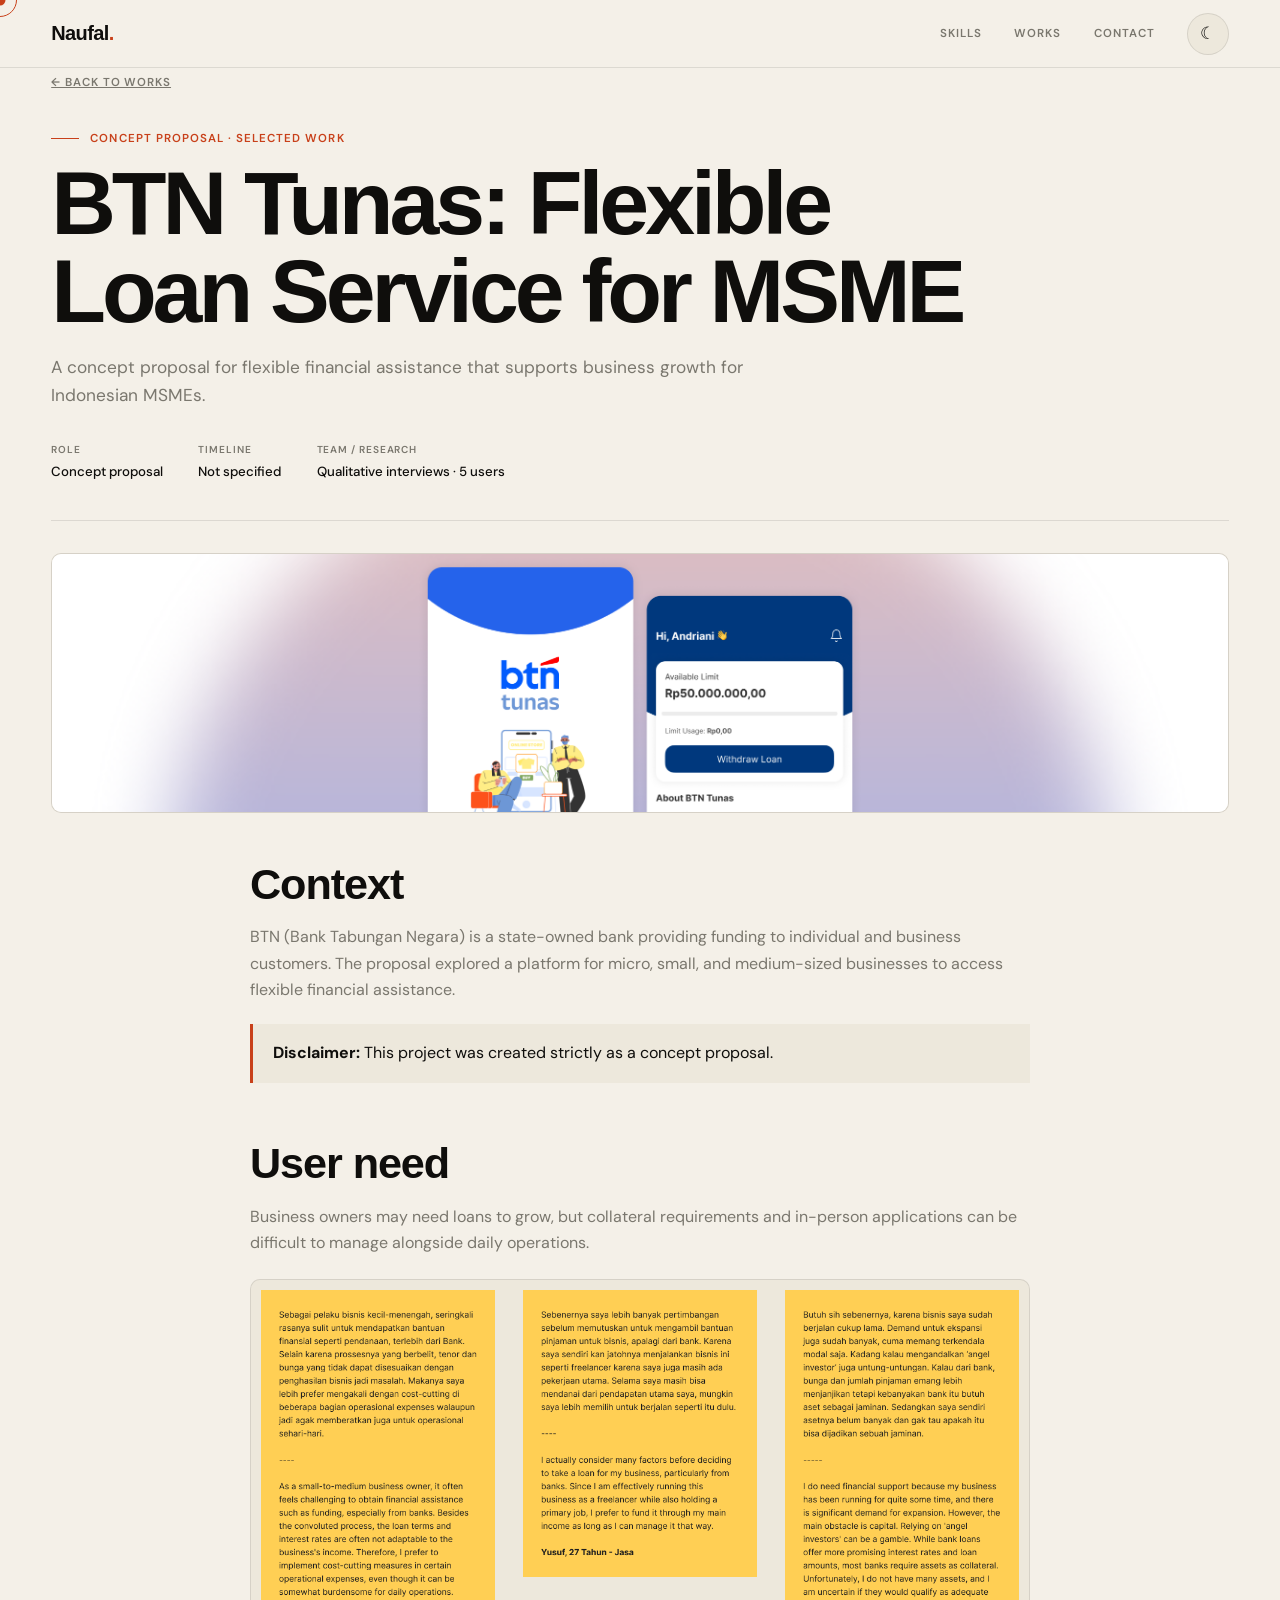
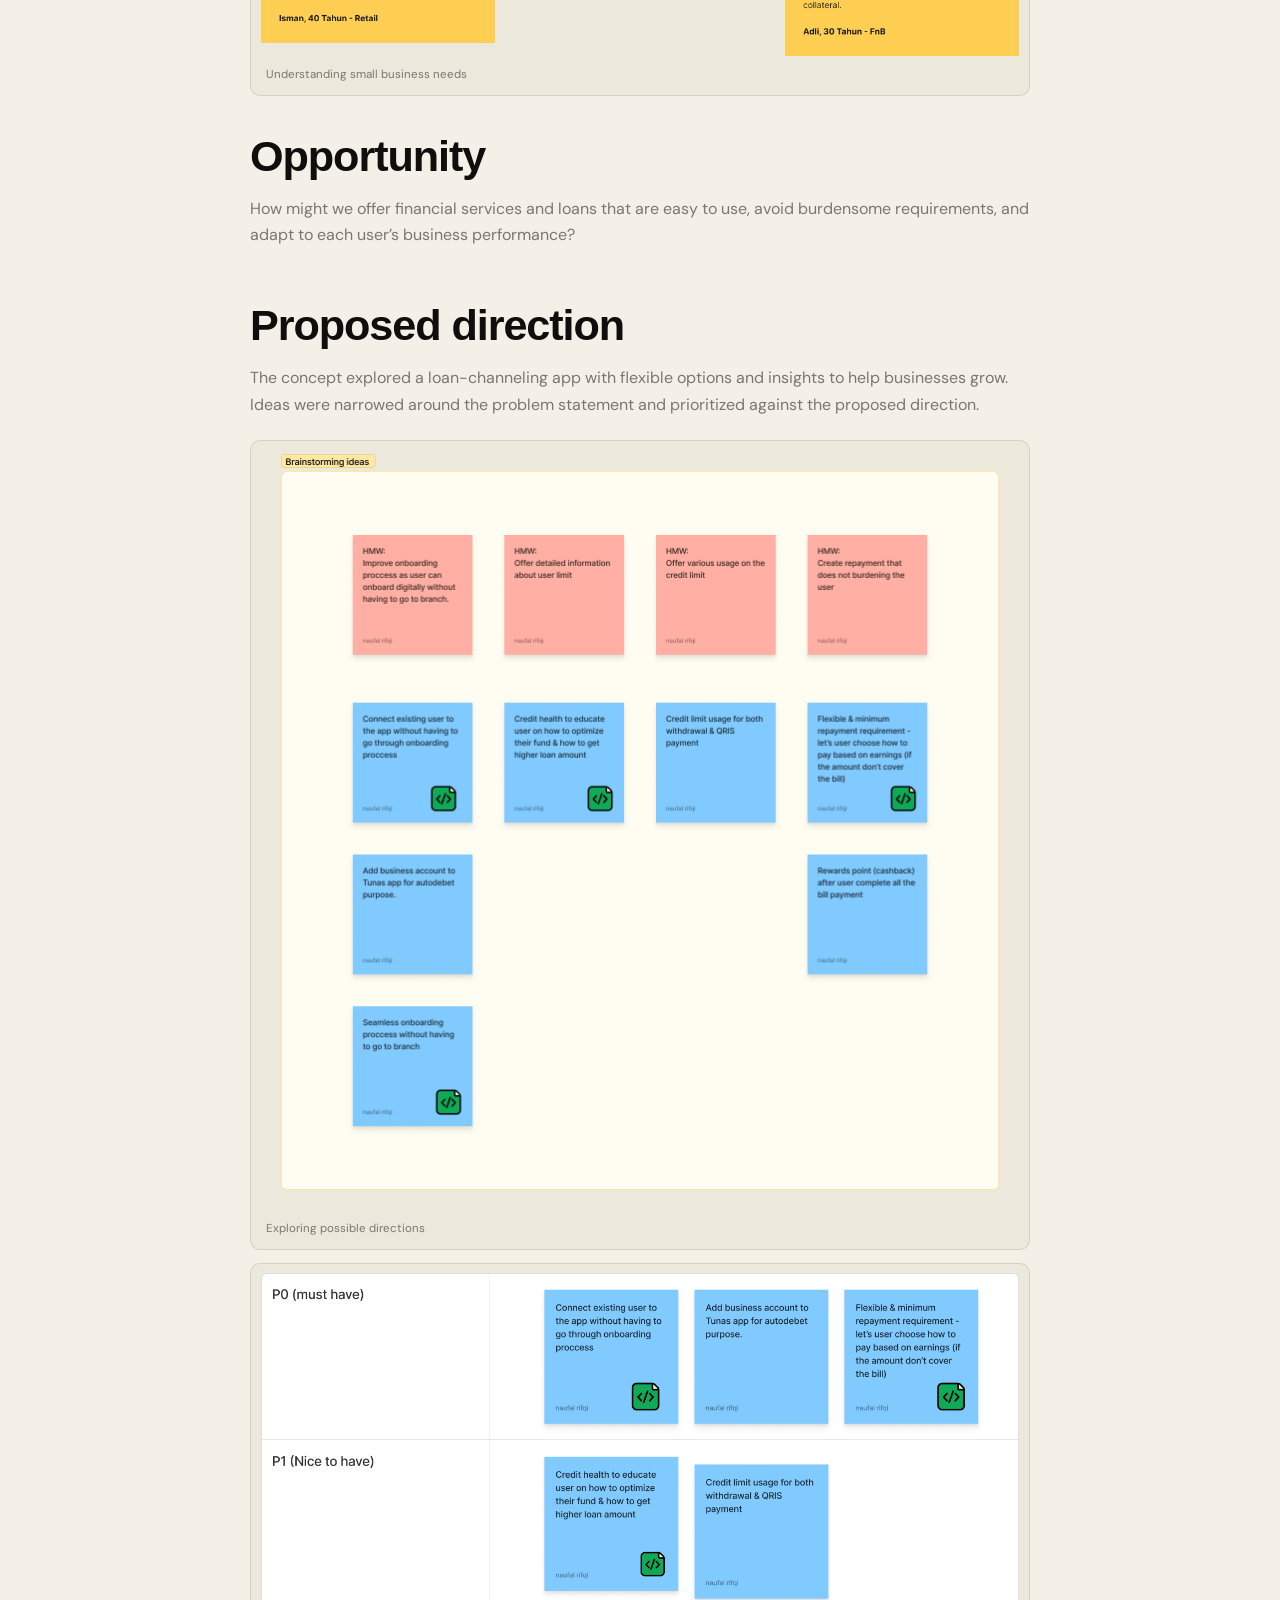
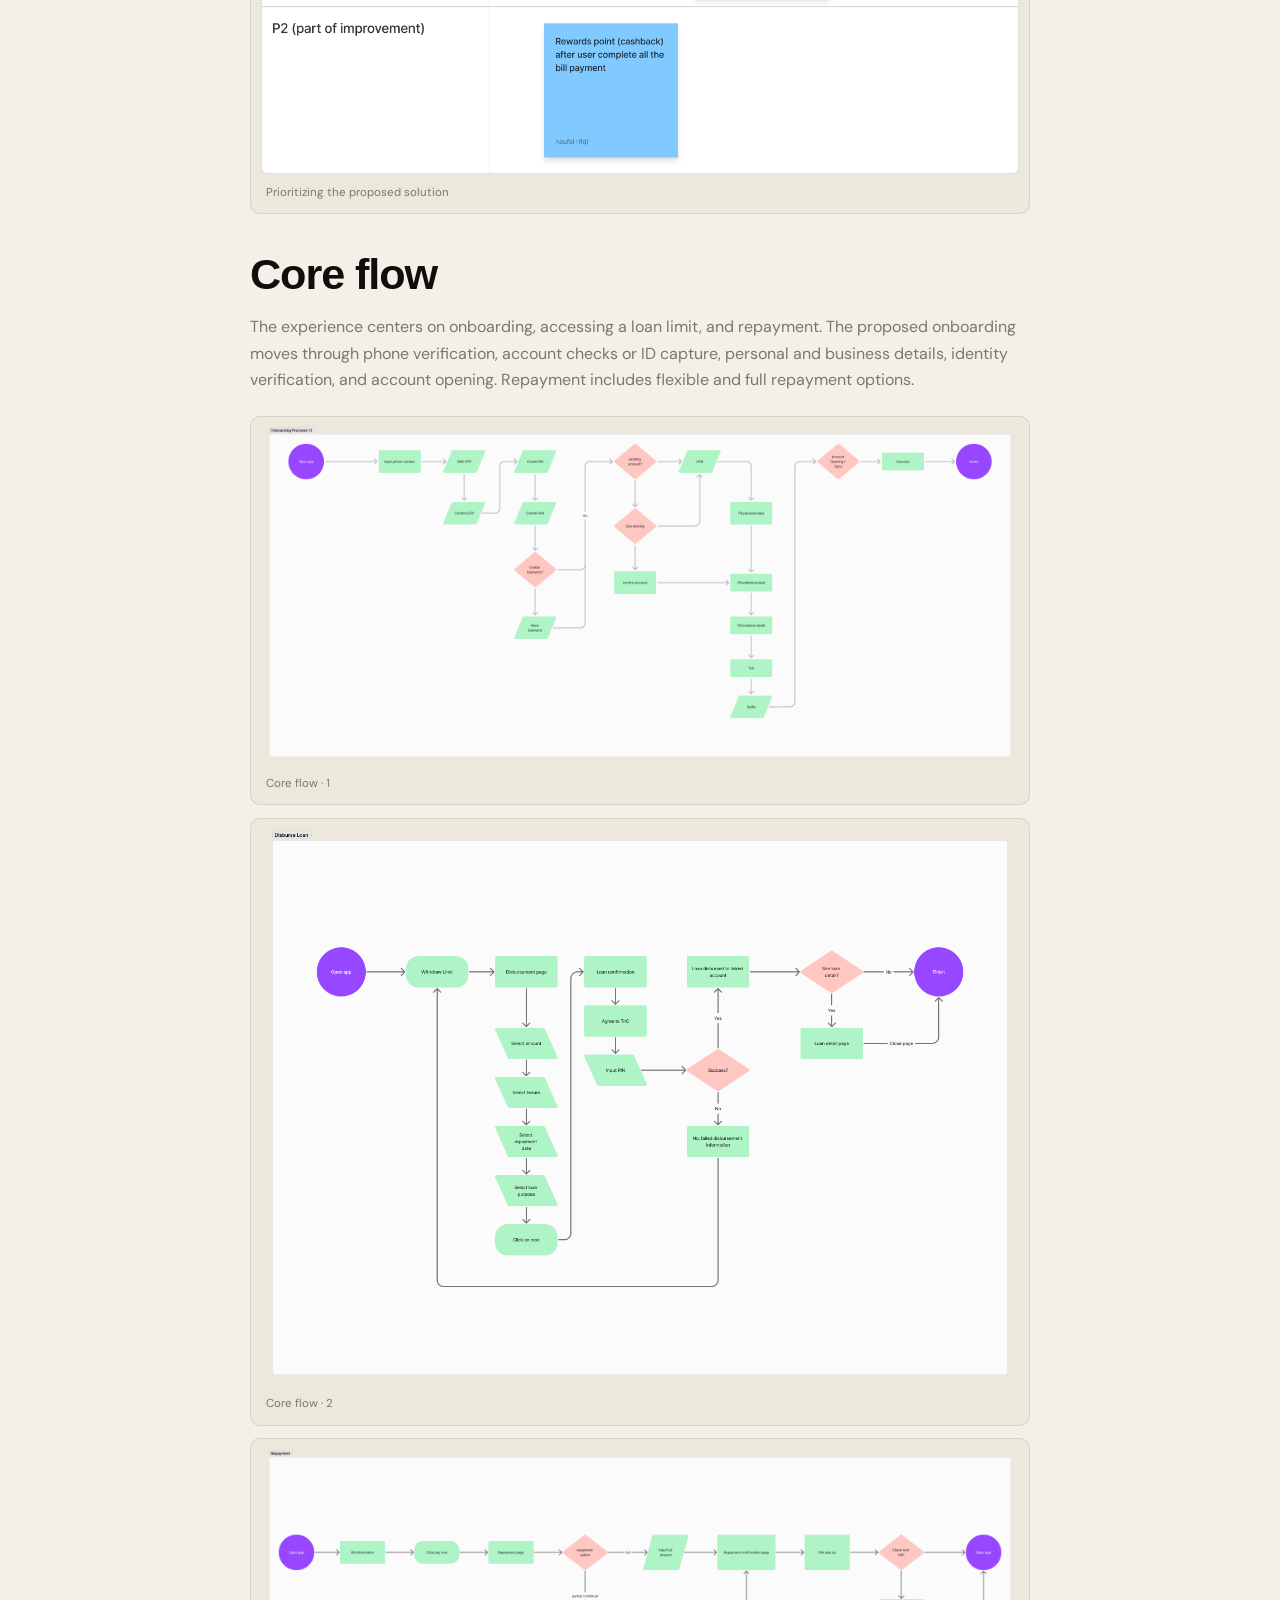
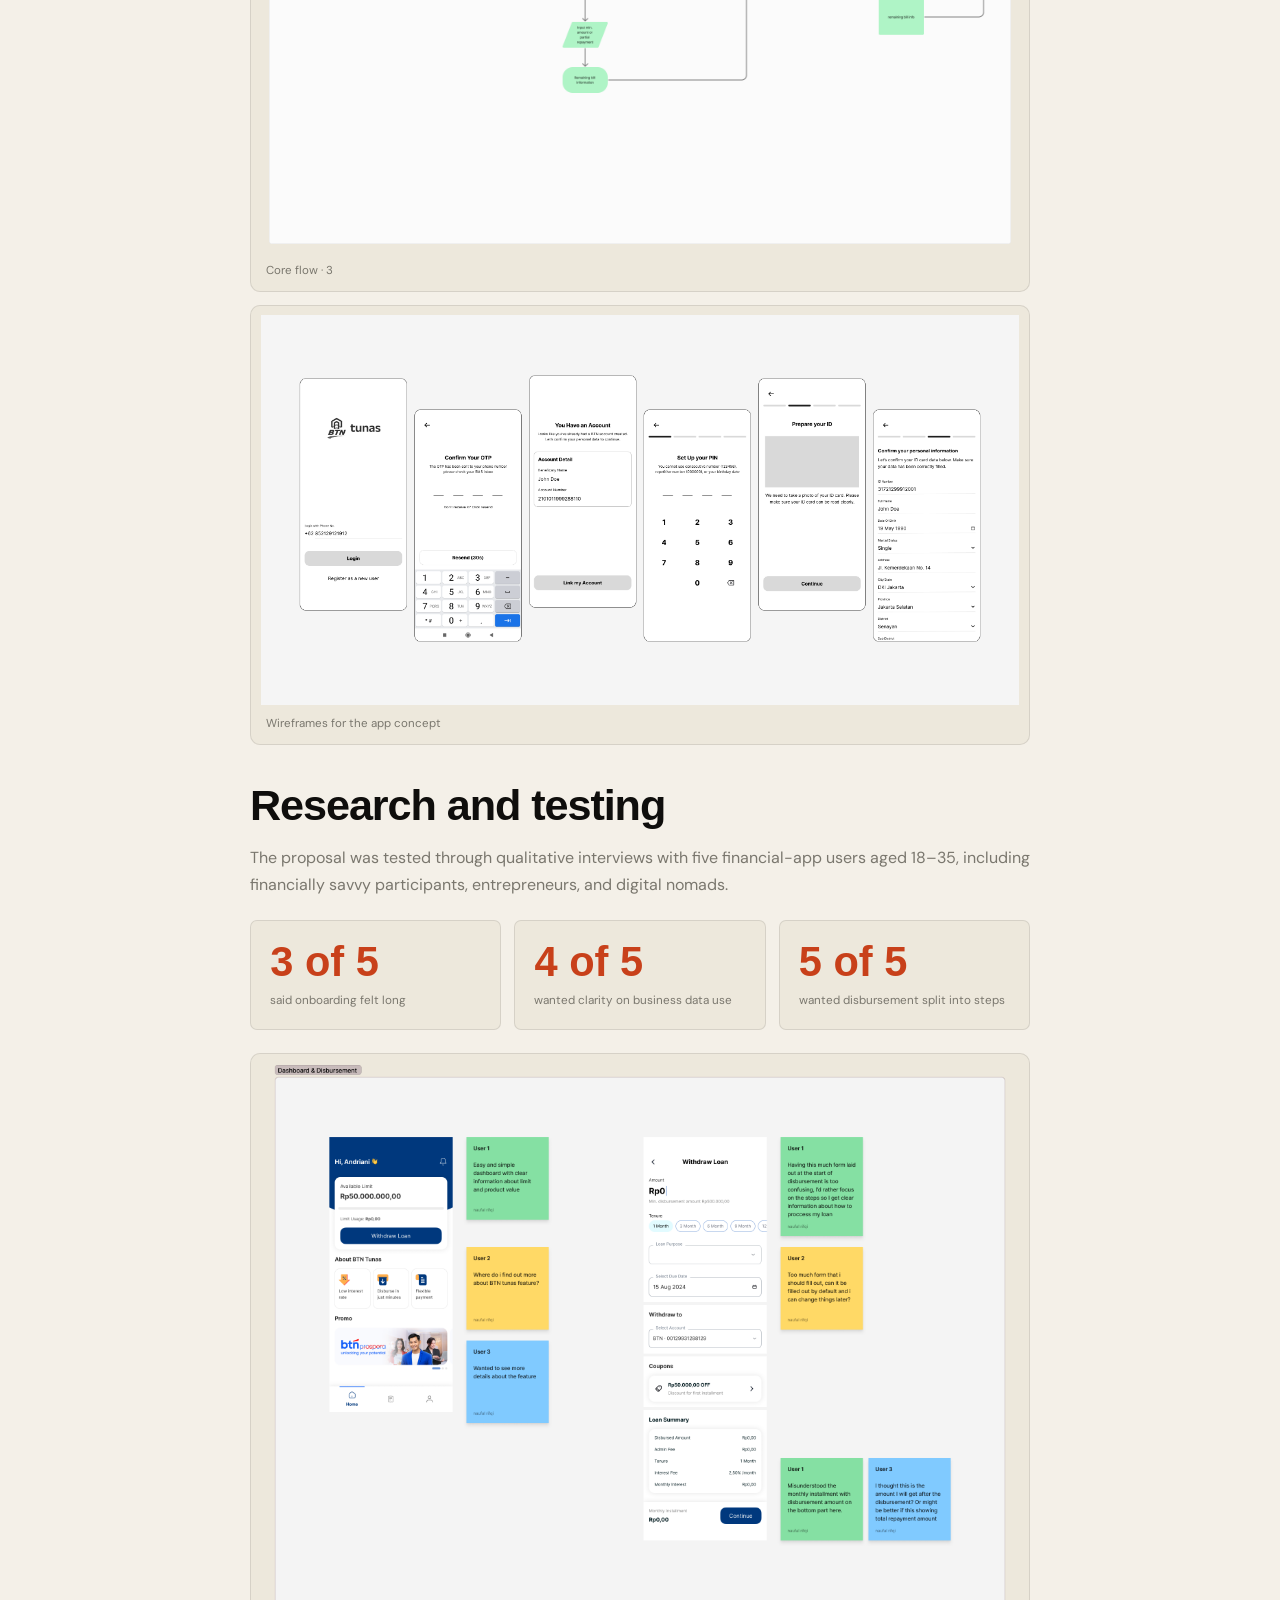
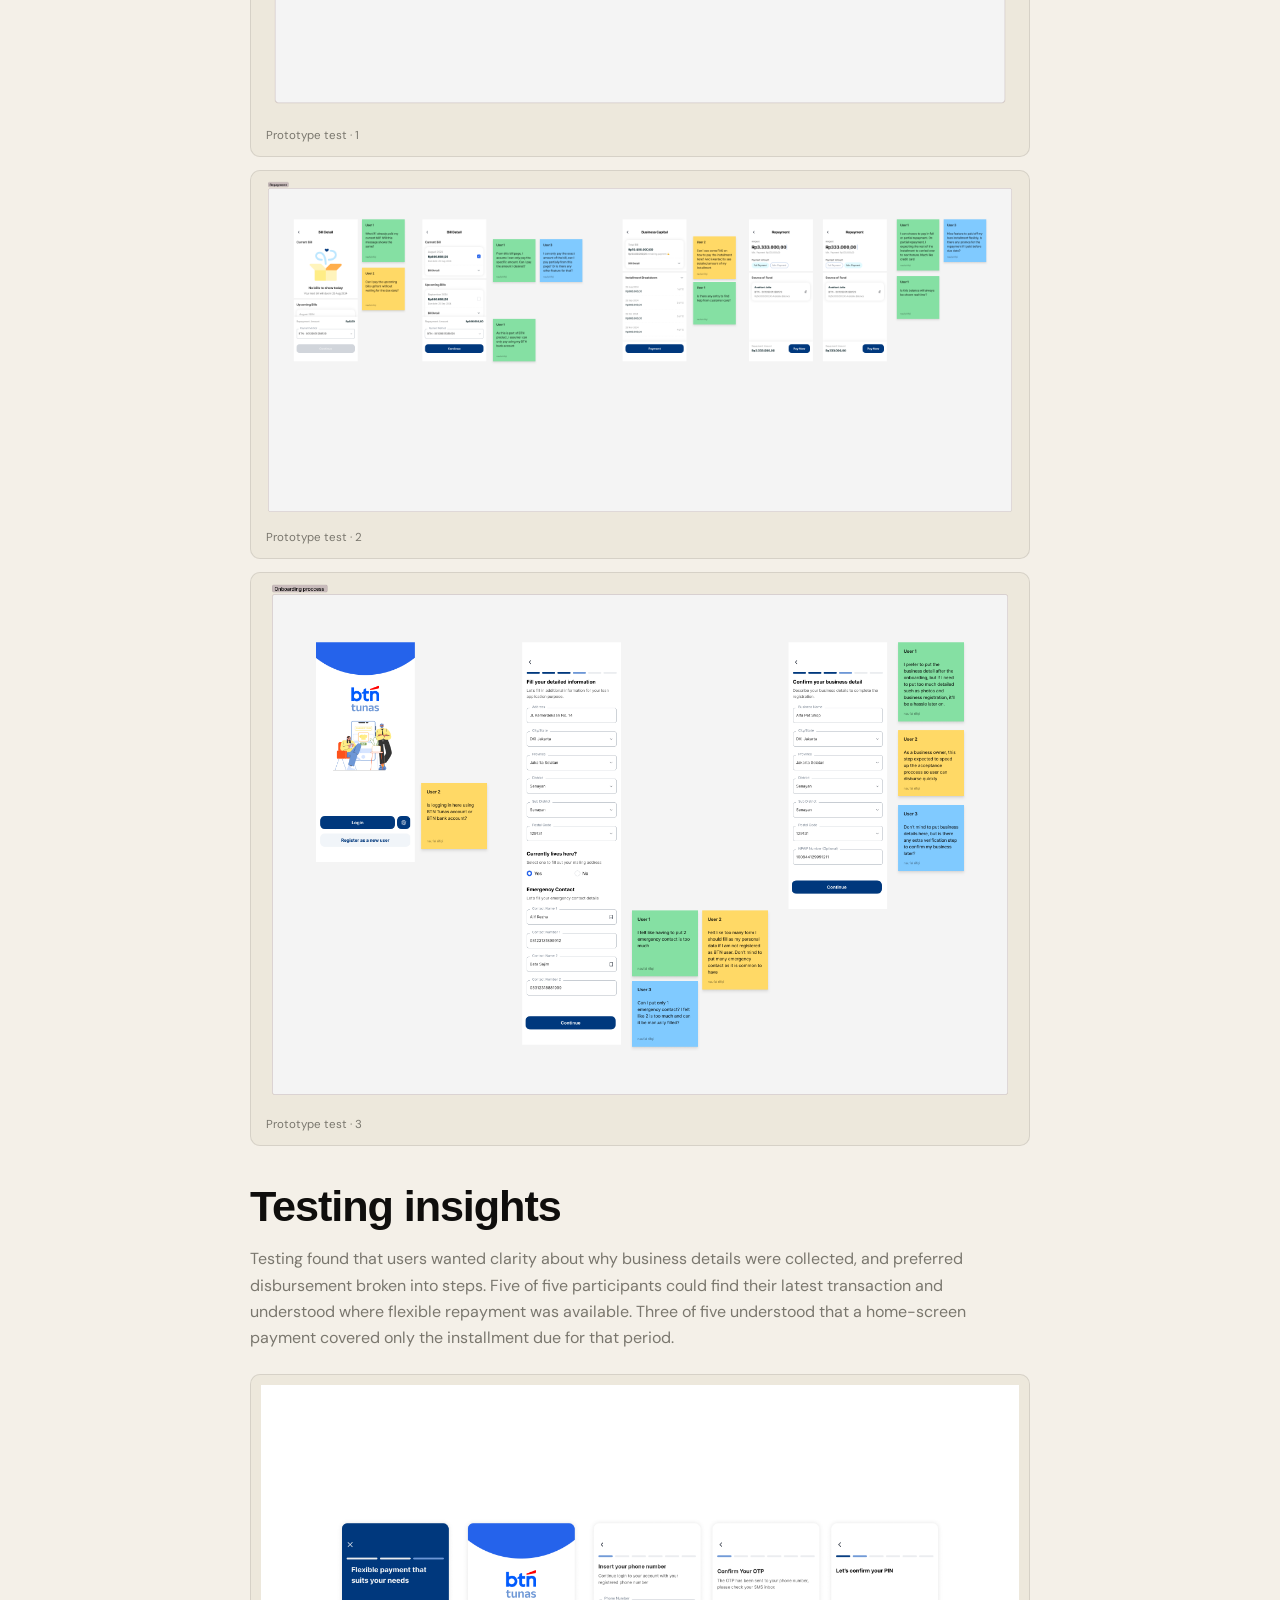
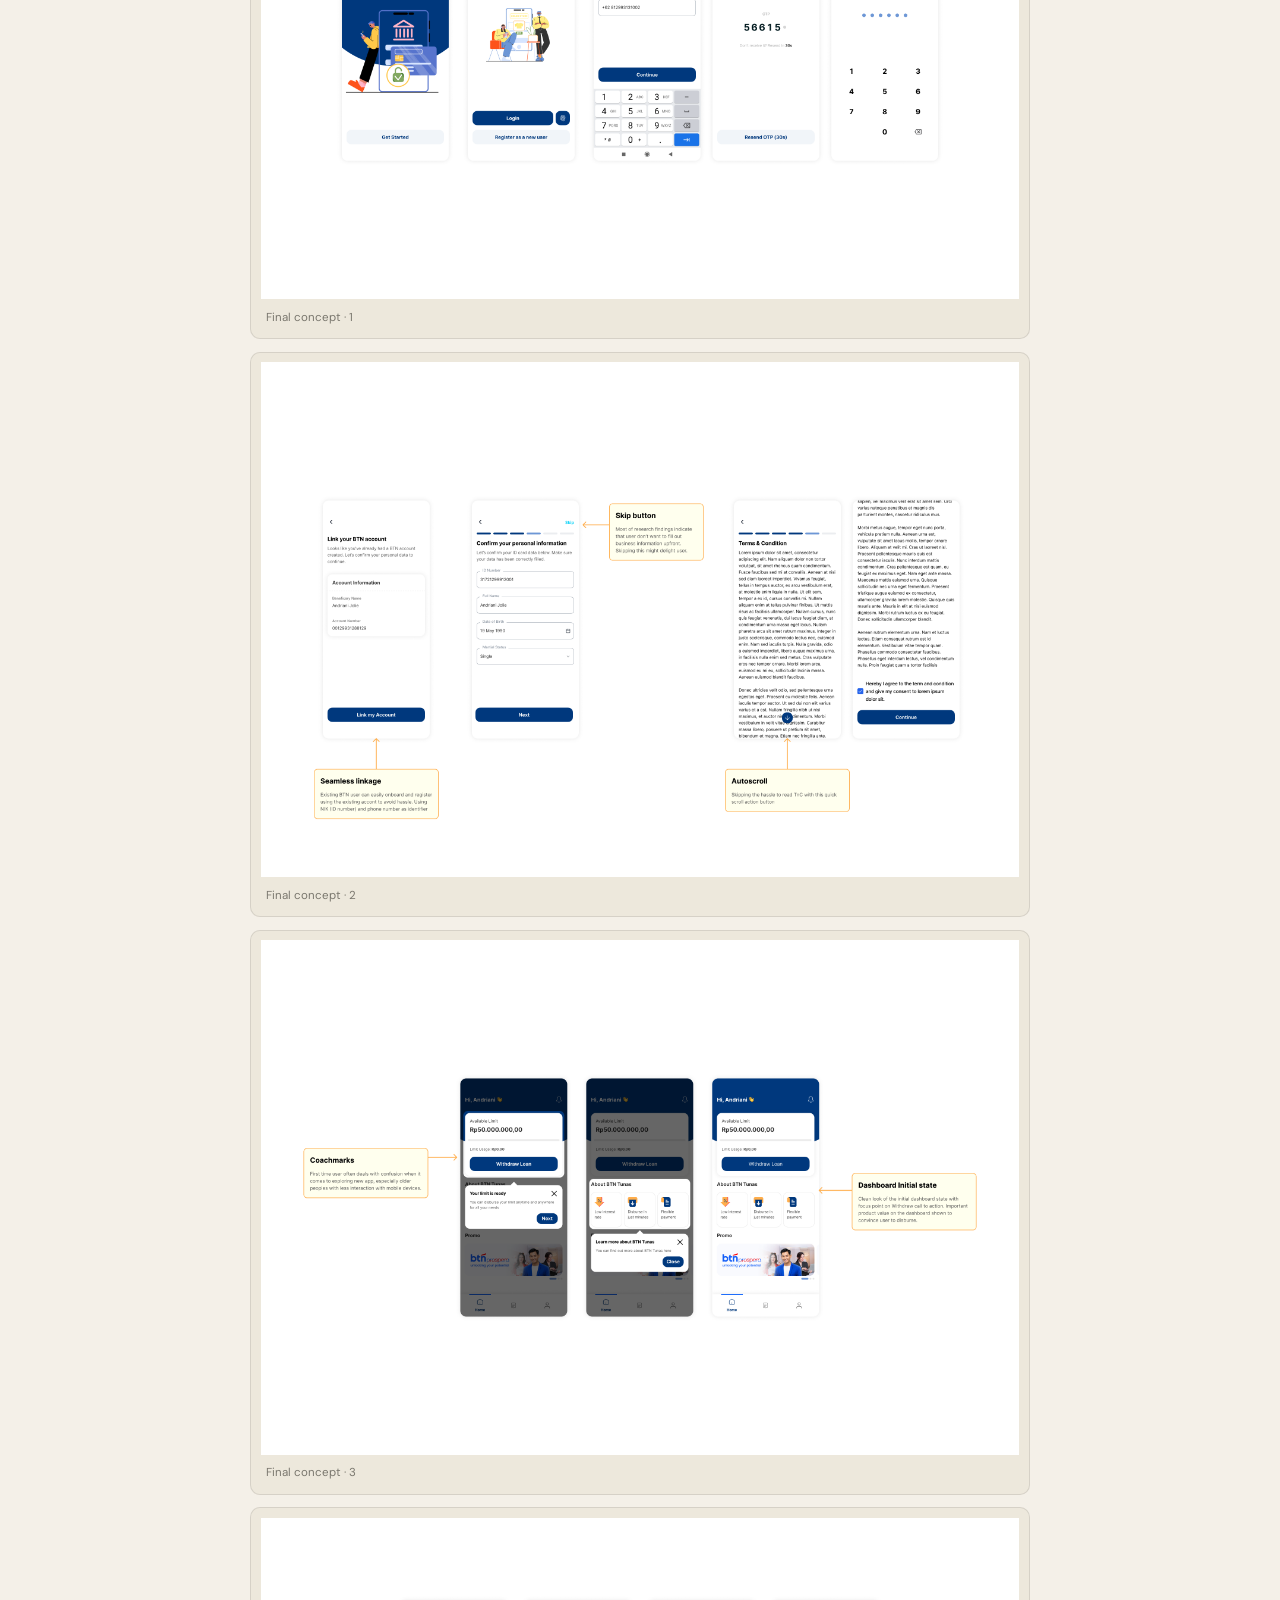
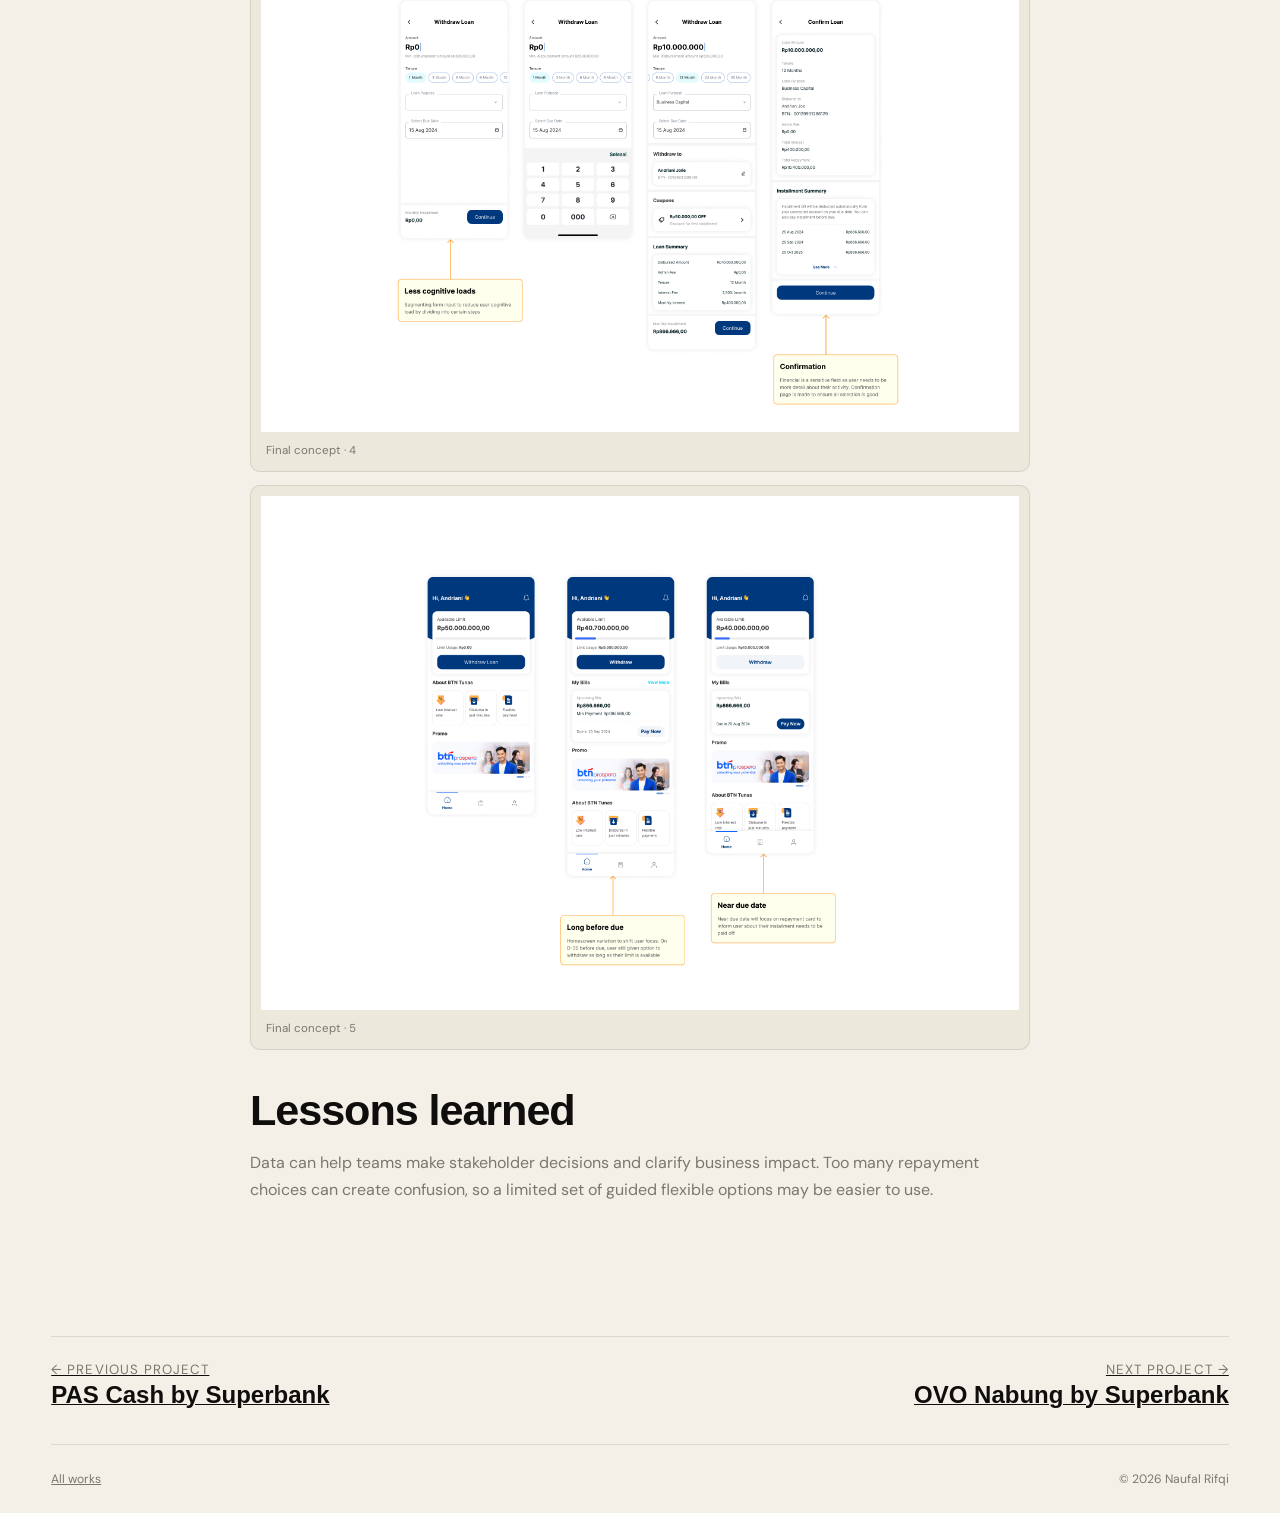
==== BTN Tunas.html @ 4ed3da8c "version 1 New version of personal portfolio web" ====
<!doctype html>
<html lang="en" data-theme="light">
  <head>
    <meta charset="utf-8">
    <meta name="viewport" content="width=device-width, initial-scale=1">
    <title>BTN Tunas: Flexible Loan Service for MSME — Naufal Rifqi</title>
    <meta name="description" content="A concept proposal for flexible financial assistance that supports business growth for Indonesian MSMEs.">
    
    <!-- Google Fonts -->
    <link rel="preconnect" href="https://fonts.googleapis.com">
    <link rel="preconnect" href="https://fonts.gstatic.com" crossorigin>
    <link href="https://fonts.googleapis.com/css2?family=DM+Serif+Display:ital@0;1&family=DM+Sans:opsz,wght@9..40,300;9..40,400;9..40,500&display=swap" rel="stylesheet">
    
    <!-- Stylesheets -->
    <link rel="stylesheet" href="portfolio.css">
  </head>
  <body>
    <!-- Top Navigation Bar -->
    <header class="topbar">
      <nav class="nav wrap">
        <a class="logo" href="index.html">Naufal<b>.</b></a>
        <div class="navlinks">
          <a href="index.html#framework">Skills</a>
          <a href="Works.html">Works</a>
          <a href="index.html#contact">Contact</a>
          <button class="theme" id="themeToggle" aria-label="Switch to dark theme">☾</button>
          <button class="hamburger" id="hamburger" aria-label="Open menu" aria-expanded="false">
            <span></span>
            <span></span>
            <span></span>
          </button>
        </div>
      </nav>
    </header>

    <!-- Mobile Navigation Drawer -->
    <div class="mobile-menu" id="mobileMenu">
      <a href="index.html#framework">Skills</a>
      <a href="Works.html">Works</a>
      <a href="index.html#contact">Contact</a>
    </div>

    <!-- Main Content Area -->
    <main class="wrap case-page">
      <a class="back" href="Works.html">← Back to Works</a>
      
      <header class="case-head">
        <div class="eyebrow">Concept proposal · Selected work</div>
        <h1>BTN Tunas: Flexible Loan Service for MSME</h1>
        <p class="case-intro">A concept proposal for flexible financial assistance that supports business growth for Indonesian MSMEs.</p>
        
        <div class="meta">
          <div class="meta-item">
            <span class="meta-label">Role</span>
            <span class="meta-value">Concept proposal</span>
          </div>
          <div class="meta-item">
            <span class="meta-label">Timeline</span>
            <span class="meta-value">Not specified</span>
          </div>
          <div class="meta-item">
            <span class="meta-label">Team / research</span>
            <span class="meta-value">Qualitative interviews · 5 users</span>
          </div>
        </div>
      </header>

      <div class="case-cover">
        <img src="assets/Thumbnail_BTN-Tunas.png" alt="BTN project cover">
      </div>

      <article class="case-content">
        <section class="case-section reveal">
          <h2>Context</h2>
          <p>BTN (Bank Tabungan Negara) is a state-owned bank providing funding to individual and business customers. The proposal explored a platform for micro, small, and medium-sized businesses to access flexible financial assistance.</p>
          <div class="callout">
            <strong>Disclaimer:</strong> This project was created strictly as a concept proposal.
          </div>
        </section>

        <section class="case-section reveal">
          <h2>User need</h2>
          <p>Business owners may need loans to grow, but collateral requirements and in-person applications can be difficult to manage alongside daily operations.</p>
          <div class="case-gallery">
            <figure class="case-visual"><img src="Projects/BTN Tunas App Concept/BTN-Tunas_Insights.png" alt="Research insights about small business lending needs" loading="lazy"><figcaption>Understanding small business needs</figcaption></figure>
          </div>
        </section>

        <section class="case-section reveal">
          <h2>Opportunity</h2>
          <p>How might we offer financial services and loans that are easy to use, avoid burdensome requirements, and adapt to each user’s business performance?</p>
        </section>

        <section class="case-section reveal">
          <h2>Proposed direction</h2>
          <p>The concept explored a loan-channeling app with flexible options and insights to help businesses grow. Ideas were narrowed around the problem statement and prioritized against the proposed direction.</p>
          <div class="case-gallery">
            <figure class="case-visual"><img src="Projects/BTN Tunas App Concept/BTN-Tunas_Brainstorming.png" alt="Brainstormed directions for the BTN Tunas concept" loading="lazy"><figcaption>Exploring possible directions</figcaption></figure>
            <figure class="case-visual"><img src="Projects/BTN Tunas App Concept/BTN-Tunas_Proposed-solution.png" alt="Prioritized proposed solution for BTN Tunas" loading="lazy"><figcaption>Prioritizing the proposed solution</figcaption></figure>
          </div>
        </section>

        <section class="case-section reveal">
          <h2>Core flow</h2>
          <p>The experience centers on onboarding, accessing a loan limit, and repayment. The proposed onboarding moves through phone verification, account checks or ID capture, personal and business details, identity verification, and account opening. Repayment includes flexible and full repayment options.</p>
          <div class="case-gallery">
            <figure class="case-visual"><img src="Projects/BTN Tunas App Concept/BTN-Tunas_core-flow-1.png" alt="First BTN Tunas core user flow" loading="lazy"><figcaption>Core flow · 1</figcaption></figure>
            <figure class="case-visual"><img src="Projects/BTN Tunas App Concept/BTN-Tunas_core-flow-2.png" alt="Second BTN Tunas core user flow" loading="lazy"><figcaption>Core flow · 2</figcaption></figure>
            <figure class="case-visual"><img src="Projects/BTN Tunas App Concept/BTN-Tunas_core-flow-3.png" alt="Third BTN Tunas core user flow" loading="lazy"><figcaption>Core flow · 3</figcaption></figure>
            <figure class="case-visual"><img src="Projects/BTN Tunas App Concept/ BTN-Tunas_wireframe.png" alt="BTN Tunas wireframe screens" loading="lazy"><figcaption>Wireframes for the app concept</figcaption></figure>
          </div>
        </section>

        <section class="case-section reveal">
          <h2>Research and testing</h2>
          <p>The proposal was tested through qualitative interviews with five financial-app users aged 18–35, including financially savvy participants, entrepreneurs, and digital nomads.</p>
          
          <div class="stats">
            <div class="stat">
              <strong>3 of 5</strong>
              <span>said onboarding felt long</span>
            </div>
            <div class="stat">
              <strong>4 of 5</strong>
              <span>wanted clarity on business data use</span>
            </div>
            <div class="stat">
              <strong>5 of 5</strong>
              <span>wanted disbursement split into steps</span>
            </div>
          </div>
          <div class="case-gallery">
            <figure class="case-visual"><img src="Projects/BTN Tunas App Concept/BTN-Tunas_testing-1.png" alt="First set of BTN Tunas prototype testing screens" loading="lazy"><figcaption>Prototype test · 1</figcaption></figure>
            <figure class="case-visual"><img src="Projects/BTN Tunas App Concept/BTN-Tunas_testing-2.png" alt="Second set of BTN Tunas prototype testing screens" loading="lazy"><figcaption>Prototype test · 2</figcaption></figure>
            <figure class="case-visual"><img src="Projects/BTN Tunas App Concept/BTN-Tunas_testing-3.png" alt="Third set of BTN Tunas prototype testing screens" loading="lazy"><figcaption>Prototype test · 3</figcaption></figure>
          </div>
        </section>

        <section class="case-section reveal">
          <h2>Testing insights</h2>
          <p>Testing found that users wanted clarity about why business details were collected, and preferred disbursement broken into steps. Five of five participants could find their latest transaction and understood where flexible repayment was available. Three of five understood that a home-screen payment covered only the installment due for that period.</p>
          <div class="case-gallery">
            <figure class="case-visual"><img src="Projects/BTN Tunas App Concept/ BTN-Tunas_final-1.png" alt="Final BTN Tunas concept screen 1" loading="lazy"><figcaption>Final concept · 1</figcaption></figure>
            <figure class="case-visual"><img src="Projects/BTN Tunas App Concept/ BTN-Tunas_final-2.png" alt="Final BTN Tunas concept screen 2" loading="lazy"><figcaption>Final concept · 2</figcaption></figure>
            <figure class="case-visual"><img src="Projects/BTN Tunas App Concept/ BTN-Tunas_final-3.png" alt="Final BTN Tunas concept screen 3" loading="lazy"><figcaption>Final concept · 3</figcaption></figure>
            <figure class="case-visual"><img src="Projects/BTN Tunas App Concept/ BTN-Tunas_final-4.png" alt="Final BTN Tunas concept screen 4" loading="lazy"><figcaption>Final concept · 4</figcaption></figure>
            <figure class="case-visual"><img src="Projects/BTN Tunas App Concept/ BTN-Tunas_final-5.png" alt="Final BTN Tunas concept screen 5" loading="lazy"><figcaption>Final concept · 5</figcaption></figure>
          </div>
        </section>

        <section class="case-section reveal">
          <h2>Lessons learned</h2>
          <p>Data can help teams make stakeholder decisions and clarify business impact. Too many repayment choices can create confusion, so a limited set of guided flexible options may be easier to use.</p>
        </section>
      </article>

      <!-- Case Navigation -->
      <nav class="next">
        <a href="PAS Cash by Superbank.html">
          <small>← Previous project</small>
          <strong>PAS Cash by Superbank</strong>
        </a>
        <a href="OVO Nabung by Superbank.html" style="text-align: right;">
          <small>Next project →</small>
          <strong>OVO Nabung by Superbank</strong>
        </a>
      </nav>
    </main>

    <!-- Page Footer -->
    <div class="wrap">
      <footer class="footer">
        <a href="Works.html">All works</a>
        <span>© <span id="year"></span> Naufal Rifqi</span>
      </footer>
    </div>

    <!-- Client Script -->
    <script>
      // Theme Toggle Handling
      const tb = document.getElementById('themeToggle');
      const saved = localStorage.getItem('portfolio-theme');
      
      if (saved) {
        document.documentElement.dataset.theme = saved;
        tb.textContent = saved === 'dark' ? '☀' : '☾';
        tb.setAttribute('aria-label', saved === 'dark' ? 'Switch to light theme' : 'Switch to dark theme');
      }

      tb.addEventListener('click', () => {
        let isDark = document.documentElement.dataset.theme !== 'dark';
        document.documentElement.dataset.theme = isDark ? 'dark' : 'light';
        localStorage.setItem('portfolio-theme', document.documentElement.dataset.theme);
        tb.textContent = isDark ? '☀' : '☾';
        tb.setAttribute('aria-label', isDark ? 'Switch to light theme' : 'Switch to dark theme');
      });

      // Mobile Menu Handling
      const menu = document.getElementById('mobileMenu');
      const hb = document.getElementById('hamburger');

      function closeMenu() {
        menu.classList.remove('open');
        hb.classList.remove('open');
        hb.setAttribute('aria-expanded', 'false');
      }

      hb.addEventListener('click', () => {
        let isOpen = !menu.classList.contains('open');
        menu.classList.toggle('open', isOpen);
        hb.classList.toggle('open', isOpen);
        hb.setAttribute('aria-expanded', String(isOpen));
      });

      // Scroll Reveal Animations
      const io = new IntersectionObserver(entries => {
        entries.forEach(entry => {
          if (entry.isIntersecting) {
            entry.target.classList.add('visible');
            io.unobserve(entry.target);
          }
        });
      }, { threshold: 0.12 });

      document.querySelectorAll('.reveal').forEach(el => io.observe(el));

      // Dynamic Copyright Year
      document.getElementById('year').textContent = new Date().getFullYear();

      // Custom Cursor Logic
      const cursor = document.createElement('div');
      const ring = document.createElement('div');
      cursor.id = 'cursor';
      ring.id = 'cursor-ring';
      document.body.append(cursor, ring);

      let mx = 0, my = 0, rx = 0, ry = 0;

      document.addEventListener('mousemove', e => {
        mx = e.clientX;
        my = e.clientY;
        cursor.style.left = mx + 'px';
        cursor.style.top = my + 'px';
      });

      (function followCursor() {
        rx += (mx - rx) * 0.12;
        ry += (my - ry) * 0.12;
        ring.style.left = rx + 'px';
        ring.style.top = ry + 'px';
        requestAnimationFrame(followCursor);
      })();

      document.querySelectorAll('a, button').forEach(el => {
        el.addEventListener('mouseenter', () => document.body.classList.add('cursor-hover'));
        el.addEventListener('mouseleave', () => document.body.classList.remove('cursor-hover'));
      });



      let enlargedFigure = null;
      function closeEnlargedFigure() {
        if (!enlargedFigure) return;
        const image = enlargedFigure.querySelector('img');
        enlargedFigure.classList.remove('is-enlarged');
        image.setAttribute('aria-expanded', 'false');
        enlargedFigure.querySelector('.image-enlarger-close')?.remove();
        image.focus();
        enlargedFigure = null;
      }
      document.querySelectorAll('.case-gallery .case-visual img').forEach(image => {
        image.tabIndex = 0;
        image.setAttribute('role', 'button');
        image.setAttribute('aria-expanded', 'false');
        image.setAttribute('aria-label', `Enlarge image: ${image.alt || 'project image'}`);
        image.addEventListener('click', () => {
          const figure = image.closest('.case-visual');
          if (enlargedFigure === figure) {
            closeEnlargedFigure();
            return;
          }
          closeEnlargedFigure();
          enlargedFigure = figure;
          figure.classList.add('is-enlarged');
          image.setAttribute('aria-expanded', 'true');
          const closeButton = document.createElement('button');
          closeButton.type = 'button';
          closeButton.className = 'image-enlarger-close';
          closeButton.setAttribute('aria-label', 'Close enlarged image');
          closeButton.textContent = '×';
          closeButton.addEventListener('click', closeEnlargedFigure);
          figure.append(closeButton);
          closeButton.focus();
        });
        image.addEventListener('keydown', event => {
          if (event.key === 'Enter' || event.key === ' ') {
            event.preventDefault();
            image.click();
          }
        });
      });
      document.addEventListener('keydown', event => {
        if (event.key === 'Escape') closeEnlargedFigure();
      });
    </script>
  </body>
</html>
---- portfolio.css ----
:root {
  --ink: #0f0e0c;
  --paper: #f4f0e8;
  --cream: #ede8dc;
  --accent: #c8401a;
  --forest: #3a5a40;
  --muted: #7a776e;
  --card: #fff;
  --border: rgba(15, 14, 12, .1);
  --serif: 'Google Sans', -apple-system, BlinkMacSystemFont, 'Segoe UI', Roboto, sans-serif;
  --sans: 'DM Sans', sans-serif;
  --primary-font: var(--serif);
  --secondary-font: var(--sans);
  --nav-h: 68px;
  color-scheme: light;
}

[data-theme=dark] {
  --ink: #f0ede6;
  --paper: #141210;
  --cream: #1e1c19;
  --muted: #9a9690;
  --card: #1e1c19;
  --border: rgba(240, 237, 230, .1);
  color-scheme: dark;
}

* {
  box-sizing: border-box;
}

html {
  scroll-behavior: smooth;
  scroll-padding-top: calc(var(--nav-h) + 20px);
}

body {
  margin: 0;
  padding-top: var(--nav-h);
  background: var(--paper);
  color: var(--ink);
  font-family: var(--sans);
  font-weight: 400;
  line-height: 1.65;
  transition: background .25s, color .25s;
  animation: pageEnter .35s ease both;
}

@keyframes pageEnter {
  from { opacity: 0; }
  to { opacity: 1; }
}

a {
  color: inherit;
}

button {
  font: inherit;
  color: inherit;
}

button:focus-visible, a:focus-visible {
  outline: 3px solid var(--accent);
  outline-offset: 4px;
}

.wrap {
  width: min(1200px, 92vw);
  margin: auto;
}

/* Header & Topbar Navigation */
.topbar {
  height: var(--nav-h);
  position: fixed;
  inset: 0 0 auto;
  z-index: 1100;
  background: color-mix(in srgb, var(--paper) 92%, transparent);
  backdrop-filter: blur(14px);
  border-bottom: 1px solid var(--border);
}

.nav {
  height: 100%;
  display: flex;
  justify-content: space-between;
  align-items: center;
}

.logo {
  font: 700 1.25rem var(--serif);
  text-decoration: none;
  letter-spacing: -.03em;
}

.logo b {
  color: var(--accent);
  font-weight: 700;
}

.navlinks {
  display: flex;
  gap: 2rem;
  align-items: center;
}

.navlinks a, .eyebrow, .meta-label, .section-index, .tag {
  font-size: .72rem;
  font-weight: 600;
  letter-spacing: .09em;
  text-transform: uppercase;
}

.navlinks a {
  text-decoration: none;
  color: var(--muted);
  transition: color .2s;
}

.navlinks a:hover {
  color: var(--accent);
}

.theme {
  width: 42px;
  height: 42px;
  border: 1px solid var(--border);
  background: var(--cream);
  border-radius: 50%;
  cursor: pointer;
  font-size: 1.05rem;
  transition: transform .3s ease, background-color .3s ease, color .3s ease, border-color .3s ease;
}
.theme:hover { transform: rotate(14deg) scale(1.06); }
.theme:active { transform: rotate(-12deg) scale(.92); }
.theme.is-switching { animation: theme-switch .55s cubic-bezier(.2,.75,.25,1); }
@keyframes theme-switch {
  0% { transform: rotate(0) scale(1); }
  45% { transform: rotate(190deg) scale(1.16); }
  100% { transform: rotate(360deg) scale(1); }
}

.mobile-menu {
  display: none;
  position: fixed;
  z-index: 1050;
  top: var(--nav-h);
  inset-inline: 0;
  bottom: 0;
  background: var(--paper);
  flex-direction: column;
  justify-content: center;
  align-items: center;
  gap: 2rem;
}

.mobile-menu a {
  font: 700 2.2rem var(--serif);
  text-decoration: none;
}

.mobile-menu.open {
  display: flex;
  animation: appear .25s ease;
}

.hamburger {
  display: none;
  background: none;
  border: 0;
  padding: .5rem;
  cursor: pointer;
}

.hamburger span {
  display: block;
  width: 22px;
  height: 2px;
  margin: 4px 0;
  background: var(--ink);
  transition: .25s;
}

.hamburger.open span:first-child {
  transform: translateY(6px) rotate(45deg);
}

.hamburger.open span:nth-child(2) {
  opacity: 0;
}

.hamburger.open span:last-child {
  transform: translateY(-6px) rotate(-45deg);
}

/* Hero Section */
.hero {
  min-height: calc(86vh - var(--nav-h));
  display: grid;
  grid-template-columns: 1fr;
  align-items: center;
  padding: 5.5rem 0;
}

.hero > div:first-child {
  max-width: 800px;
}

.eyebrow {
  color: var(--accent);
  display: flex;
  gap: .7rem;
  align-items: center;
}

.eyebrow:before {
  content: '';
  height: 1px;
  width: 28px;
  background: currentColor;
}

.hero h1 {
  font: 700 clamp(4rem, 9vw, 8.4rem)/.94 var(--serif);
  letter-spacing: -.055em;
  margin: 1.3rem 0;
}

.hero h1 em {
  color: var(--accent);
  font-style: italic;
  font-weight: 400;
}

.lead {
  max-width: 580px;
  font-size: clamp(1rem, 1.5vw, 1.15rem);
  line-height: 1.8;
  color: var(--muted);
}

.availability {
  display: inline-flex;
  align-items: center;
  gap: .6rem;
  border: 1px solid var(--border);
  background: var(--cream);
  border-radius: 99px;
  padding: .55rem .9rem;
  font-size: .78rem;
  color: var(--forest);
  margin: 1.1rem 0 1.8rem;
}

.availability i {
  width: 7px;
  height: 7px;
  border-radius: 50%;
  background: var(--forest);
  box-shadow: 0 0 0 0 rgba(58, 90, 64, .38);
  animation: availability-pulse 1.8s ease-out infinite;
}

@keyframes availability-pulse {
  0% { box-shadow: 0 0 0 0 rgba(58, 90, 64, .38); opacity: 1; }
  70% { box-shadow: 0 0 0 7px rgba(58, 90, 64, 0); opacity: .88; }
  100% { box-shadow: 0 0 0 0 rgba(58, 90, 64, 0); opacity: 1; }
}

.actions {
  display: flex;
  gap: .8rem;
  flex-wrap: wrap;
}

.button {
  display: inline-flex;
  align-items: center;
  justify-content: center;
  min-height: 46px;
  padding: .72rem 1.2rem;
  border: 1px solid var(--ink);
  border-radius: 4px;
  background: var(--ink);
  color: var(--paper);
  text-decoration: none;
  font-size: .85rem;
  font-weight: 600;
  transition: .2s;
}

.button:hover {
  background: var(--accent);
  border-color: var(--accent);
  transform: translateY(-2px);
}

.button.alt {
  background: transparent;
  color: var(--ink);
}

.button.alt:hover {
  color: var(--accent);
  border-color: var(--accent);
}

.hero-art {
  min-height: 420px;
  position: relative;
  display: grid;
  place-items: center;
  animation: float-in .8s ease both;
}

@keyframes float-in {
  from { opacity: 0; transform: translateY(18px); }
  to { opacity: 1; transform: translateY(0); }
}

.orbit {
  position: absolute;
  width: min(34vw, 390px);
  aspect-ratio: 1;
  border: 1px solid var(--border);
  border-radius: 50%;
}

.orbit:before, .orbit:after {
  content: '';
  position: absolute;
  border: 1px solid var(--border);
  border-radius: 50%;
  inset: 12%;
}

.orbit:after {
  inset: 25%;
}

.art-card {
  position: relative;
  width: min(82%, 340px);
  aspect-ratio: 4/5;
  background: var(--cream);
  border: 1px solid var(--border);
  border-radius: 12px;
  display: flex;
  flex-direction: column;
  justify-content: space-between;
  padding: 1.5rem;
  overflow: hidden;
  box-shadow: 0 8px 32px rgba(0, 0, 0, .08);
  animation: float 6s ease-in-out 1s infinite;
}

@keyframes float {
  0%, 100% { transform: translateY(0) rotate(-1deg); }
  50% { transform: translateY(-8px) rotate(1deg); }
}

.art-card:before {
  content: '';
  position: absolute;
  width: 75%;
  aspect-ratio: 1;
  right: -14%;
  top: 12%;
  border-radius: 50%;
  background: var(--accent);
  opacity: .92;
}

.art-card:after {
  content: '';
  position: absolute;
  width: 52%;
  aspect-ratio: 1;
  right: 20%;
  top: 30%;
  border-radius: 50%;
  background: var(--forest);
  mix-blend-mode: multiply;
  opacity: .85;
}

.art-top, .art-bottom {
  z-index: 1;
  position: relative;
}

.art-top {
  font-size: .7rem;
  letter-spacing: .13em;
  text-transform: uppercase;
}

.art-bottom {
  font: 700 clamp(2rem, 4vw, 3.5rem)/.95 var(--serif);
  max-width: 220px;
}

.art-bottom em {
  color: var(--accent);
  font-style: italic;
  font-weight: 400;
}

/* Sections & Typography */
.section {
  padding: clamp(4rem, 9vw, 7rem) 0;
}

.section.alt-bg {
  background: var(--cream);
}

.section-head {
  display: flex;
  align-items: baseline;
  border-bottom: 1px solid var(--border);
  padding-bottom: 1rem;
  margin-bottom: 2.2rem;
  gap: 1rem;
}

.section-head h2 {
  font: 700 clamp(2.2rem, 5vw, 4rem)/1 var(--serif);
  letter-spacing: -.04em;
  margin: 0;
}

.section-index {
  color: var(--muted);
  margin-left: auto;
}

/* About & Framework Layout */
.about-grid {
  display: grid;
  grid-template-columns: 1fr 1fr;
  gap: 8vw;
}

.about-copy {
  max-width: 650px;
  color: var(--muted);
}

.about-copy p {
  margin-top: 0;
}

.framework-list {
  display: grid;
  gap: 1px;
  background: var(--border);
  border: 1px solid var(--border);
}

.framework-item {
  position: relative;
  overflow: hidden;
  background: var(--paper);
  padding: 1.2rem 1.5rem 1.25rem 1.65rem;
  transition: background .25s;
}

.framework-item::before {
  content: "";
  position: absolute;
  top: 0;
  left: 0;
  width: 3px;
  height: 0;
  background: var(--accent);
  transition: height .35s ease;
}

.framework-item:hover::before, .framework-item:focus-within::before {
  height: 100%;
}

.framework-item:hover {
  background: var(--card);
}

.framework-item h3 {
  font: 700 1.4rem/1.15 var(--serif);
  margin: 0 0 .35rem;
}

.framework-item p {
  font-size: .88rem;
  color: var(--muted);
  margin: 0;
}

/* Framework Grid Component */
#framework .framework-grid {
  display: grid;
  grid-template-columns: repeat(4, minmax(0, 1fr));
  gap: 1px;
  background: var(--border);
  border: 1px solid var(--border);
}

#framework .skill {
  position: relative;
  overflow: hidden;
  background: var(--paper);
  padding: 1.7rem 1.4rem;
  min-width: 0;
  transition: background .25s, transform .25s;
}

#framework .skill::before {
  content: "";
  position: absolute;
  top: 0;
  left: 0;
  width: 3px;
  height: 0;
  background: var(--accent);
  transition: height .35s ease;
}

#framework .skill:hover::before, #framework .skill:focus-within::before {
  height: 100%;
}

#framework .skill-icon {
  display: block;
  font-size: 1.55rem;
  margin-bottom: 1rem;
}

#framework .skill h3 {
  font: 700 1.4rem/1.1 var(--serif);
  margin: 0 0 .65rem;
}

#framework .skill p {
  font-size: .84rem;
  line-height: 1.65;
  color: var(--muted);
  margin: 0;
}

#framework .skill-tags {
  display: flex;
  flex-wrap: wrap;
  gap: .38rem;
  margin-top: 1.2rem;
}

#framework .skill-tags span {
  font-size: .62rem;
  line-height: 1.3;
  font-weight: 600;
  letter-spacing: .045em;
  text-transform: uppercase;
  border: 1px solid var(--border);
  border-radius: 2px;
  padding: .27rem .42rem;
  color: var(--muted);
}

/* Works & Project Cards */
.projects {
  display: grid;
  grid-template-columns: repeat(3, minmax(0, 1fr));
  gap: 1.2rem;
}

.projects .project {
  grid-column: auto;
  min-width: 0;
  height: 100%;
  position: relative;
  display: flex;
  flex-direction: column;
  border: 1px solid var(--border);
  border-radius: 8px;
  overflow: hidden;
  background: var(--card);
  text-decoration: none;
  transition: transform .45s cubic-bezier(.2, .7, .25, 1), border-color .25s;
}

.projects .project:hover,
.projects .project:focus-visible,
.projects .project.reveal:hover,
.projects .project.reveal:focus-visible {
  transform: scale(1.1) rotate(-1deg);
  transform-origin: center;
  z-index: 20;
  border-color: var(--accent);
}

.projects .project-art {
  aspect-ratio: 16/9;
  position: relative;
  overflow: hidden;
  display: flex;
  align-items: center;
  justify-content: center;
  background: var(--cream);
  color: rgba(15, 14, 12, .88);
}

.projects .project-art img {
  position: absolute;
  inset: 0;
  width: 100%;
  height: 100%;
  display: block;
  object-fit: cover;
}

.project-body {
  padding: 1.4rem;
  display: flex;
  flex-direction: column;
  flex: 1;
}

.tags {
  display: flex;
  gap: .4rem;
  flex-wrap: wrap;
  margin-bottom: .8rem;
}

.tag {
  font-size: .62rem;
  background: var(--ink);
  color: var(--paper);
  padding: .25rem .5rem;
  border-radius: 2px;
}

.project h3 {
  font: 700 clamp(1.4rem, 2.5vw, 2rem)/1.1 var(--serif);
  margin: 0 0 .6rem;
}

.project p {
  color: var(--muted);
  font-size: .88rem;
  margin: 0 0 1.3rem;
  max-width: 560px;
}

.project-foot {
  border-top: 1px solid var(--border);
  padding-top: .85rem;
  margin-top: auto;
  display: flex;
  justify-content: space-between;
  color: var(--muted);
  font-size: .75rem;
}

.arrow {
  color: var(--accent);
  font-size: 1.1rem;
}

.all-works {
  text-align: center;
  margin: 2rem 0 0;
}

.all-works a {
  font-size: .82rem;
  font-weight: 600;
  text-decoration: none;
  border-bottom: 1px solid var(--accent);
  padding-bottom: .2rem;
}

.all-works a:hover {
  color: var(--accent);
}

/* Contact Section */
.contact-layout {
  display: grid;
  grid-template-columns: 1fr 1fr;
  gap: 5vw;
  align-items: start;
}

.contact-copy h2 {
  font: 700 clamp(2.5rem, 6vw, 5rem)/1 var(--serif);
  letter-spacing: -.04em;
  margin: 1rem 0;
}

.contact-copy h2 em {
  color: var(--accent);
  font-style: italic;
  font-weight: 300;
}

.contact-copy p {
  color: var(--muted);
  max-width: 440px;
}

.social-links {
  display: grid;
  gap: .75rem;
}

.social-link {
  display: flex;
  align-items: center;
  gap: 1rem;
  padding: 1rem 1.1rem;
  background: var(--paper);
  border: 1px solid var(--border);
  border-radius: 8px;
  text-decoration: none;
  transition: transform .2s, border-color .2s, background .2s;
}

.social-link:hover {
  transform: translateX(4px);
  border-color: var(--accent);
  background: var(--card);
}

.social-icon {
  width: 38px;
  height: 38px;
  flex: 0 0 38px;
  display: grid;
  place-items: center;
  border-radius: 7px;
  background: var(--ink);
  color: var(--paper);
  font-weight: 700;
}

.social-link small, .social-link strong {
  display: block;
}

.social-link small {
  font-size: .68rem;
  letter-spacing: .08em;
  text-transform: uppercase;
  color: var(--muted);
}

.social-link strong {
  font-size: .84rem;
  font-weight: 500;
  overflow-wrap: anywhere;
}

.social-arrow {
  margin-left: auto;
  color: var(--accent);
}

/* Footer */
.footer {
  border-top: 1px solid var(--border);
  padding: 1.5rem 0;
  color: var(--muted);
  font-size: .76rem;
  display: flex;
  justify-content: space-between;
  gap: 1rem;
}

/* Motion & Animation Utilities */
.reveal {
  opacity: 0;
  transform: translateY(24px);
  transition: opacity .65s ease, transform .65s ease;
}

.reveal.visible {
  opacity: 1;
  transform: none;
}

@keyframes appear {
  from { opacity: 0; transform: translateY(8px); }
  to { opacity: 1; transform: none; }
}

/* Case Study Pages */
.case-page > .back {
  display: inline-block;
  margin-bottom: 32px;
}

.back {
  border: 0;
  background: none;
  padding: .3rem 0;
  color: var(--muted);
  cursor: pointer;
  text-transform: uppercase;
  letter-spacing: .08em;
  font-size: .72rem;
  font-weight: 600;
}

.back:hover {
  color: var(--accent);
}

.case-head {
  border-bottom: 1px solid var(--border);
  padding-bottom: 2.2rem;
}

.case-head h1 {
  font: 700 clamp(2.8rem, 7vw, 6.2rem)/.98 var(--serif);
  letter-spacing: -.045em;
  max-width: 950px;
  margin: .75rem 0 1rem;
}

.case-intro {
  max-width: 720px;
  color: var(--muted);
  font-size: 1.08rem;
}

.project-note {
  max-width: 760px;
  margin: .9rem 0 .5rem;
  padding-left: .85rem;
  border-left: 2px solid var(--accent);
  font-size: .9rem;
  color: var(--muted);
}

.meta {
  display: flex;
  gap: 2.2rem;
  flex-wrap: wrap;
  margin-top: 2rem;
}

.meta-item {
  max-width: 300px;
}

.meta-label {
  font-size: .63rem;
  color: var(--muted);
  display: block;
}

.meta-value {
  font-size: .83rem;
  font-weight: 500;
}

.case-cover {
  min-height: 260px;
  margin: 2rem 0;
  background: var(--cream);
  border: 1px solid var(--border);
  border-radius: 10px;
  display: grid;
  place-items: center;
  overflow: hidden;
  position: relative;
}

.case-cover img {
  position: absolute;
  inset: 0;
  width: 100%;
  height: 100%;
  display: block;
  object-fit: cover;
  z-index: 2;
}

.case-content {
  max-width: 780px;
  margin: 3rem auto 5rem;
}

.case-content section {
  padding: 0 0 2.3rem;
}

.case-content h2 {
  font: 700 clamp(1.8rem, 4vw, 2.7rem)/1.1 var(--serif);
  letter-spacing: -.025em;
  margin: 0 0 .85rem;
}

.case-content p, .case-content li {
  color: var(--muted);
}

.case-content ul {
  padding-left: 1.2rem;
}

.case-gallery {
  display: grid;
  grid-template-columns: 1fr;
  gap: .8rem;
  margin: 1.4rem 0 0;
}

.case-visual {
  min-width: 0;
  margin: 0;
  padding: .6rem;
  overflow: hidden;
  background: var(--cream);
  border: 1px solid var(--border);
  border-radius: 10px;
}

.case-visual img {
  display: block;
  width: 100%;
  height: auto;
  object-fit: contain;
  cursor: zoom-in;
}

.case-visual.is-enlarged {
  position: fixed;
  inset: 4vh 4vw;
  z-index: 1600;
  display: grid;
  grid-template-rows: minmax(0, 1fr) auto;
  place-items: center;
  padding: 3.5rem 1rem 1rem;
  overflow: auto;
  background: var(--paper);
  box-shadow: 0 16px 64px rgba(0, 0, 0, .35);
}

.case-visual.is-enlarged img {
  width: auto;
  max-width: 100%;
  max-height: 78vh;
  cursor: zoom-out;
}

.image-enlarger-close {
  position: absolute;
  top: 1rem;
  right: 1rem;
  width: 46px;
  height: 46px;
  border: 1px solid rgba(255,255,255,.55);
  border-radius: 50%;
  background: rgba(20,18,16,.8);
  color: #fff;
  font-size: 1.6rem;
  cursor: pointer;
}

@media (max-width: 680px) {
  .case-visual.is-enlarged { inset: 2vh 2vw; padding-inline: .6rem; }
  .case-visual.is-enlarged img { max-height: 76vh; }
}

.reviews-section { overflow-x: clip; background: var(--cream); }
.review-slider { max-width: 960px; margin: 2rem 0 0; }
.review-viewport { width: 100%; overflow: visible; cursor: grab; touch-action: pan-y; }
.review-viewport.is-dragging { cursor: grabbing; }
.review-track { position: relative; display: flex; gap: 1rem; width: max-content; will-change: transform; transition: transform 1.4s cubic-bezier(.16,1,.3,1); }
.review-track.is-instant { transition: none !important; }
.review-track.is-dragging { transition: transform .08s linear; }
.review-card {
  flex: 0 0 min(78vw, 700px);
  min-height: 220px;
  padding: clamp(1.5rem, 5vw, 3.5rem);
  border: 1px solid var(--border);
  border-radius: 12px;
  background: var(--card);
  box-shadow: 0 18px 50px rgba(15, 14, 12, .05);
  transition: opacity .35s ease, transform .35s ease;
}
.review-card[aria-hidden="true"] { opacity: .55; transform: scale(.96); }
.review-card p { margin: 0 0 2rem; font: 400 clamp(1.5rem, 4vw, 2.5rem)/1.3 var(--serif); }
.review-byline { color: var(--muted); font-size: .9rem; font-weight: 600; }
.review-byline span { padding: 0 .35rem; color: var(--accent); }
.review-controls { display: flex; align-items: center; justify-content: space-between; margin-top: 1rem; }
.review-count { color: var(--muted); font-size: .75rem; letter-spacing: .12em; }
.review-controls button { width: 44px; height: 44px; margin-left: .5rem; border: 1px solid var(--border); border-radius: 50%; background: var(--card); cursor: pointer; }
.review-controls button { transition: transform .2s ease, opacity .2s ease; }
.review-controls button:hover:not(:disabled) { transform: translateY(-2px); }
.review-controls button:disabled { opacity: .4; cursor: not-allowed; }

.case-visual figcaption {
  padding: .55rem .35rem .1rem;
  color: var(--muted);
  font-size: .72rem;
}

@media (max-width: 680px) {
  .case-visual img {
    max-height: 520px;
  }
}

.callout {
  border-left: 3px solid var(--accent);
  background: var(--cream);
  padding: 1rem 1.25rem;
  margin: 1.3rem 0;
  color: var(--ink);
}

.stats {
  display: grid;
  grid-template-columns: repeat(3, 1fr);
  gap: .8rem;
  margin: 1.4rem 0;
}

.stat {
  background: var(--cream);
  border: 1px solid var(--border);
  border-radius: 7px;
  padding: 1.2rem;
}

.stat strong {
  font: 700 clamp(1.7rem, 4vw, 2.6rem)/1 var(--serif);
  color: var(--accent);
  display: block;
}

.stat span {
  font-size: .73rem;
  color: var(--muted);
  display: block;
  margin-top: .55rem;
}

.next {
  display: flex;
  justify-content: space-between;
  border-top: 1px solid var(--border);
  padding: 1.4rem 0 2rem;
}

.next button {
  border: 0;
  background: none;
  text-align: left;
  cursor: pointer;
}

.next button:hover {
  color: var(--accent);
}

.next small {
  display: block;
  color: var(--muted);
  text-transform: uppercase;
  letter-spacing: .08em;
}

.next strong {
  font: 700 1.5rem var(--serif);
}

/* Custom Pointer Styles */
@media (min-width: 768px) {
  body {
    cursor: none;
  }
  #cursor, #cursor-ring {
    display: block;
    pointer-events: none;
    position: fixed;
    top: 0;
    left: 0;
    z-index: 1200;
    border-radius: 50%;
    transform: translate(-50%, -50%);
  }
  #cursor {
    width: 11px;
    height: 11px;
    background: var(--accent);
    transition: width .2s, height .2s;
  }
  #cursor-ring {
    width: 34px;
    height: 34px;
    border: 1px solid var(--accent);
    transition: width .25s, height .25s, opacity .25s;
  }
  body.cursor-hover #cursor {
    width: 17px;
    height: 17px;
  }
  body.cursor-hover #cursor-ring {
    width: 48px;
    height: 48px;
    opacity: .55;
  }
}

/* Responsive Breakpoints */
@media (max-width: 900px) {
  #framework .framework-grid {
    grid-template-columns: repeat(2, minmax(0, 1fr));
  }
}

@media (max-width: 800px) {
  :root {
    --nav-h: 60px;
  }
  .hero {
    grid-template-columns: 1fr;
    min-height: auto;
    padding: 5rem 0 3rem;
  }
  .hero-art {
    min-height: 300px;
  }
  .orbit {
    width: min(68vw, 330px);
  }
  .about-grid {
    grid-template-columns: 1fr;
    gap: 2rem;
  }
  .contact-layout {
    grid-template-columns: 1fr;
    gap: 2rem;
  }
  .framework-list {
    grid-template-columns: 1fr 1fr;
  }
  .projects {
    grid-template-columns: repeat(2, minmax(0, 1fr));
  }
  .case-content {
    margin-top: 2.2rem;
  }
}

@media (max-width: 767px) {
  body {
    cursor: auto;
  }
  .hamburger {
    display: block;
  }
  .navlinks a {
    display: none;
  }
  .navlinks {
    gap: .8rem;
  }
  #cursor, #cursor-ring {
    display: none;
  }
  .hero-art, .art-card {
    animation: none;
  }
  .actions {
    display: flex;
    flex-direction: column;
    align-items: stretch;
    width: 100%;
  }
  .actions .button {
    width: 100%;
    justify-content: center;
  }
}

@media (max-width: 560px) {
  .navlinks {
    gap: .9rem;
  }
  .navlinks a {
    font-size: .62rem;
  }
  .navlinks a:nth-child(2) {
    display: none;
  }
  .theme {
    width: 36px;
    height: 36px;
  }
  .hero h1 {
    font-size: clamp(3.8rem, 18vw, 6rem);
  }
  .hero-art {
    min-height: 260px;
  }
  .projects {
    grid-template-columns: 1fr;
  }
  .section-head {
    margin-bottom: 1.5rem;
  }
  .section-index {
    font-size: .6rem;
  }
  .stats {
    grid-template-columns: 1fr;
  }
  .meta {
    gap: 1rem;
  }
  .meta-item {
    width: 100%;
  }
  .footer {
    flex-direction: column;
  }
  .case-cover {
    min-height: 190px;
  }
  #framework .framework-grid, .framework-list {
    grid-template-columns: 1fr;
  }
  .framework-item {
    padding: 1.1rem 1rem 1.1rem 1.25rem;
  }
}

/* Reduced Motion Preferences */
@media (prefers-reduced-motion: reduce) {
  *, *::before, *::after {
    scroll-behavior: auto !important;
    animation-duration: .01ms !important;
    transition-duration: .01ms !important;
  }
  body {
    animation: none;
  }
  .reveal {
    opacity: 1;
    transform: none;
    transition: none;
  }
  .art-card, .hero-art, .availability i {
    animation: none !important;
    box-shadow: none;
  }
  .projects .project.reveal {
    transition: border-color .2s;
  }
  .projects .project.reveal:hover, .projects .project.reveal:focus-visible {
    transform: none;
  }
  .review-track { transition-duration: 1.4s !important; }
  .theme.is-switching { animation-duration: .55s !important; }
}
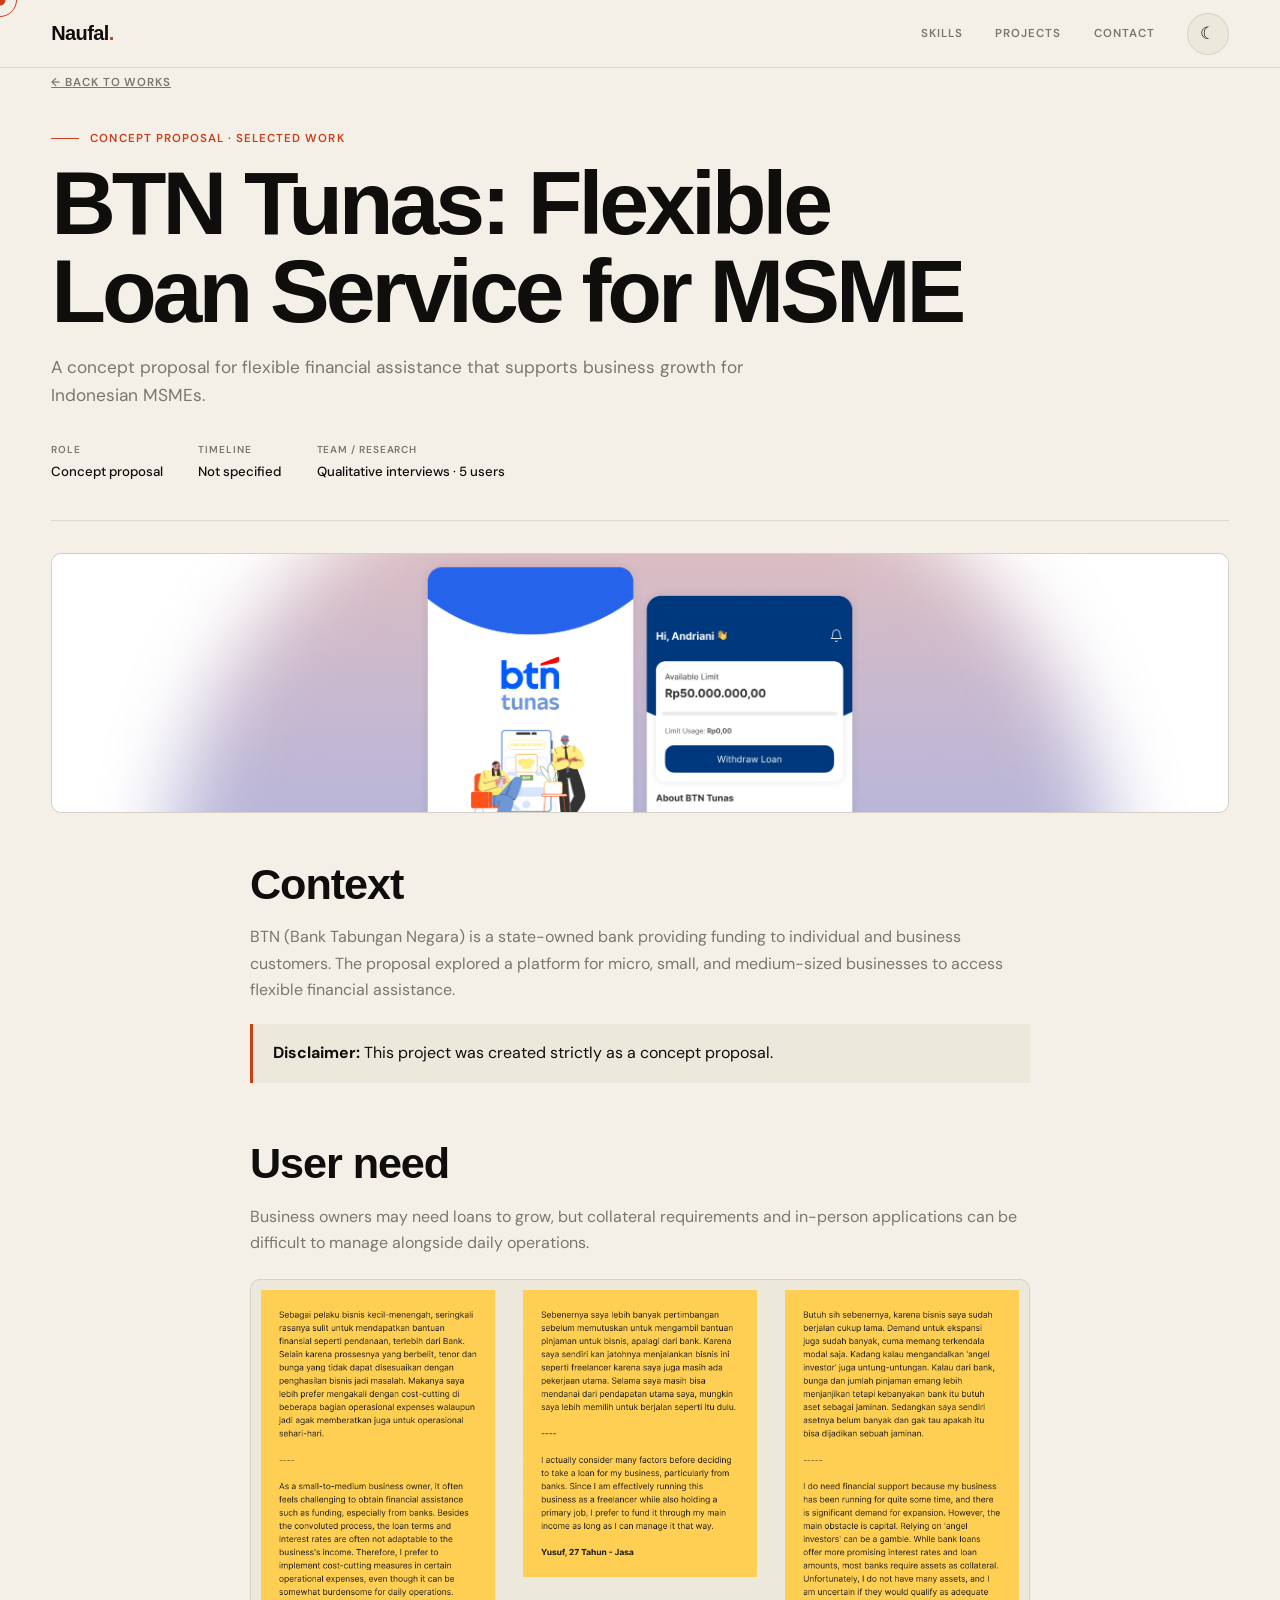
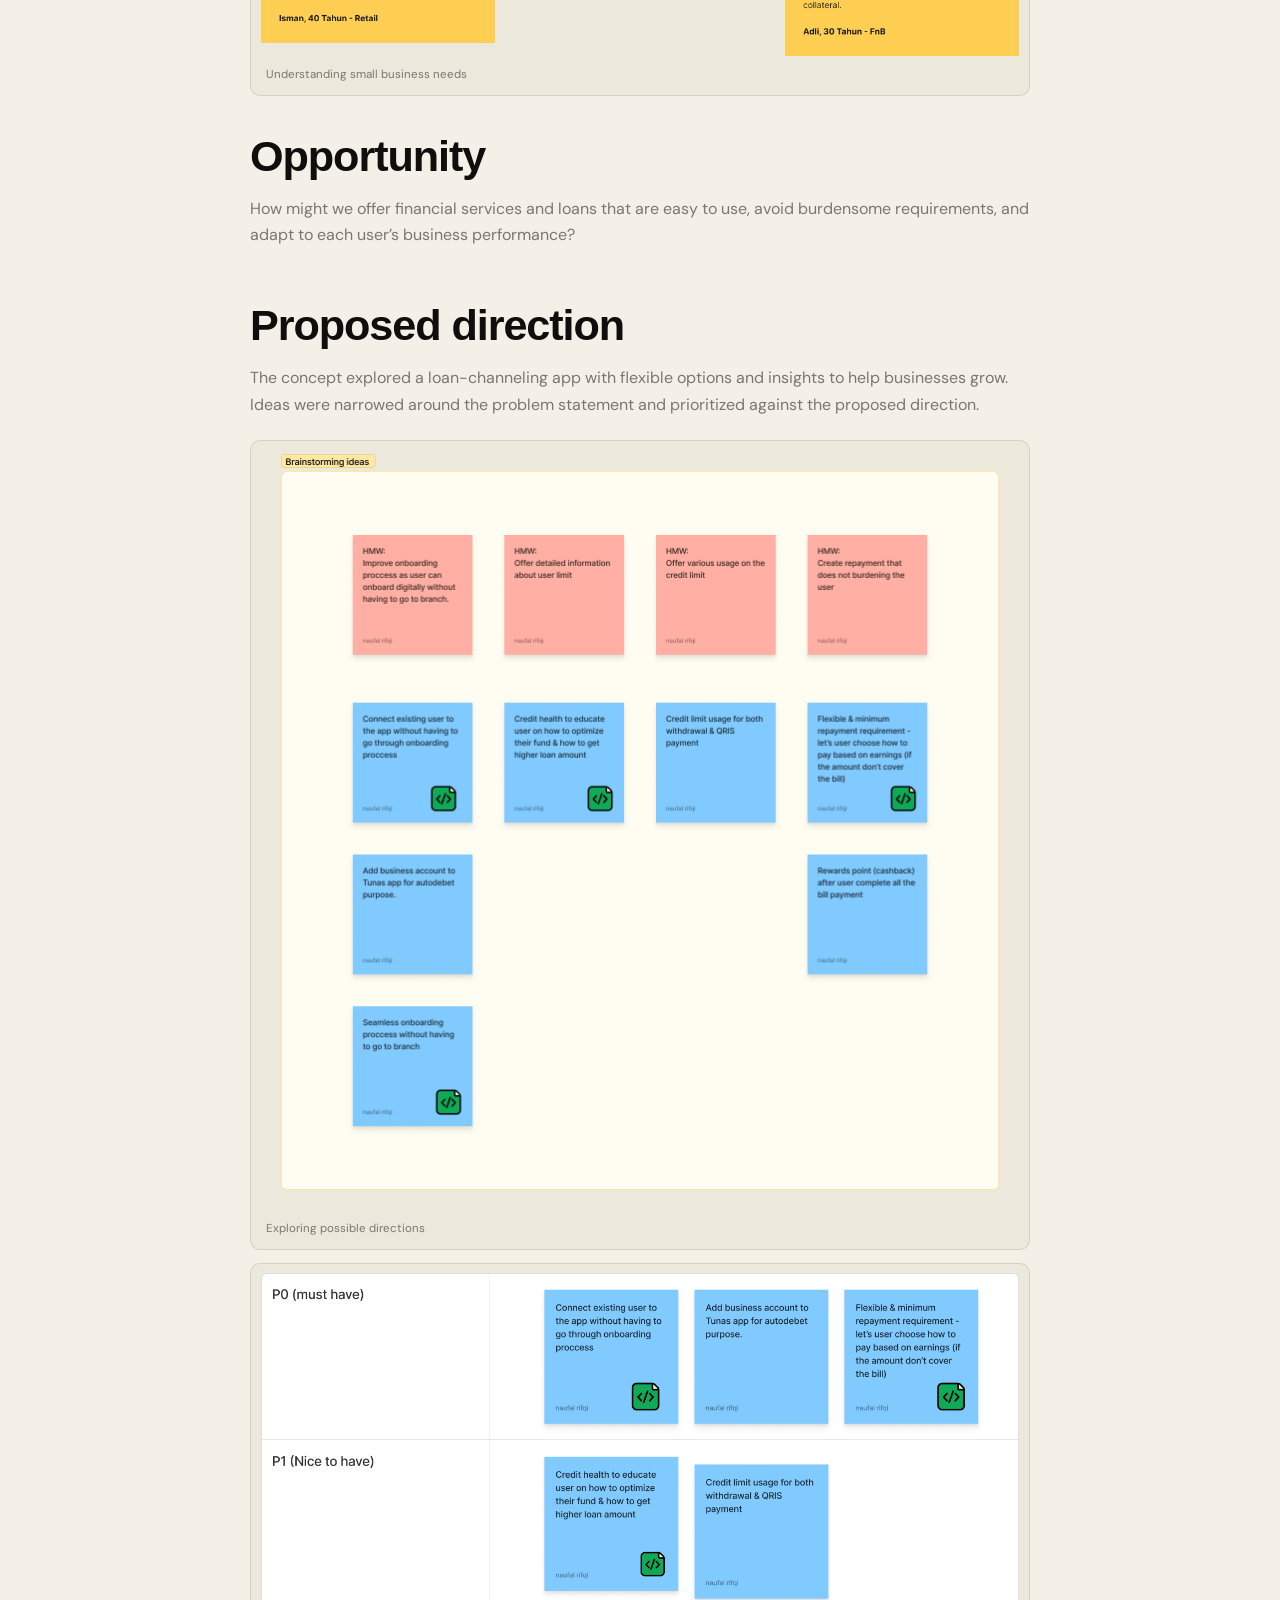
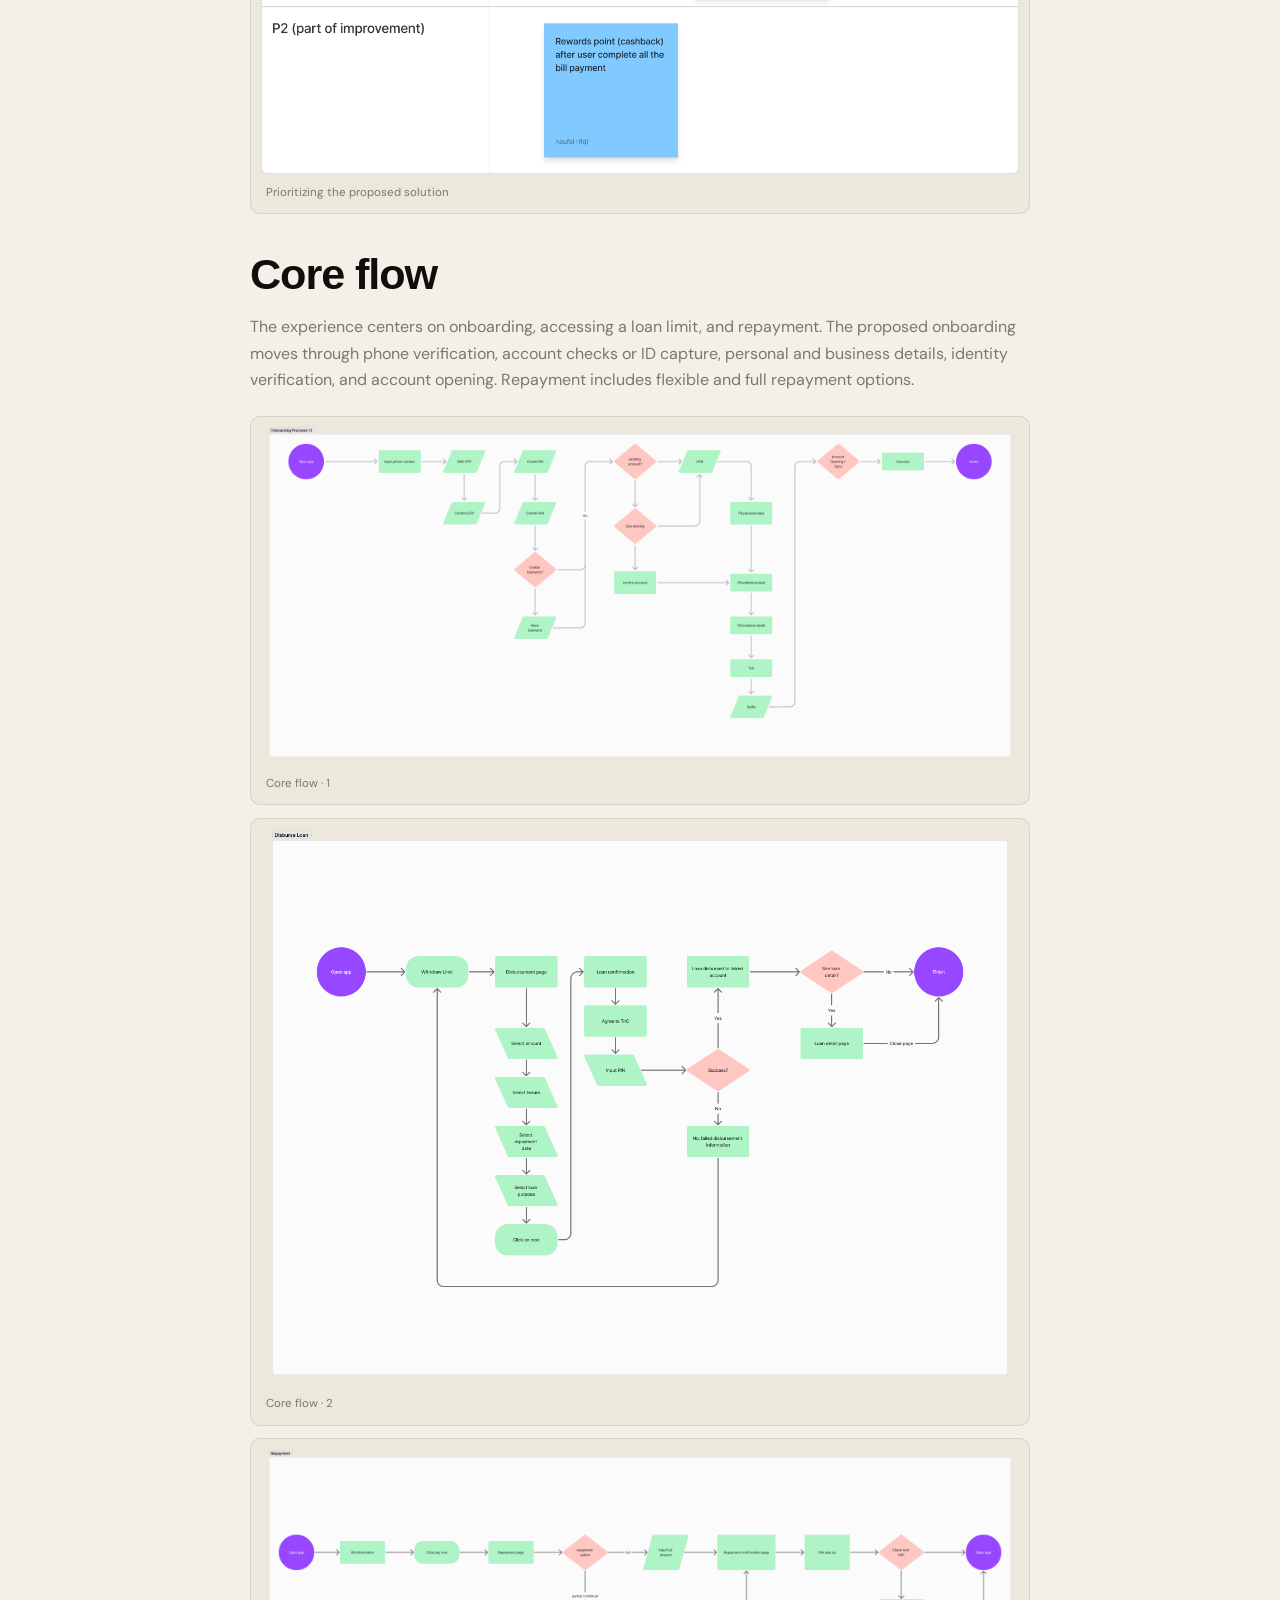
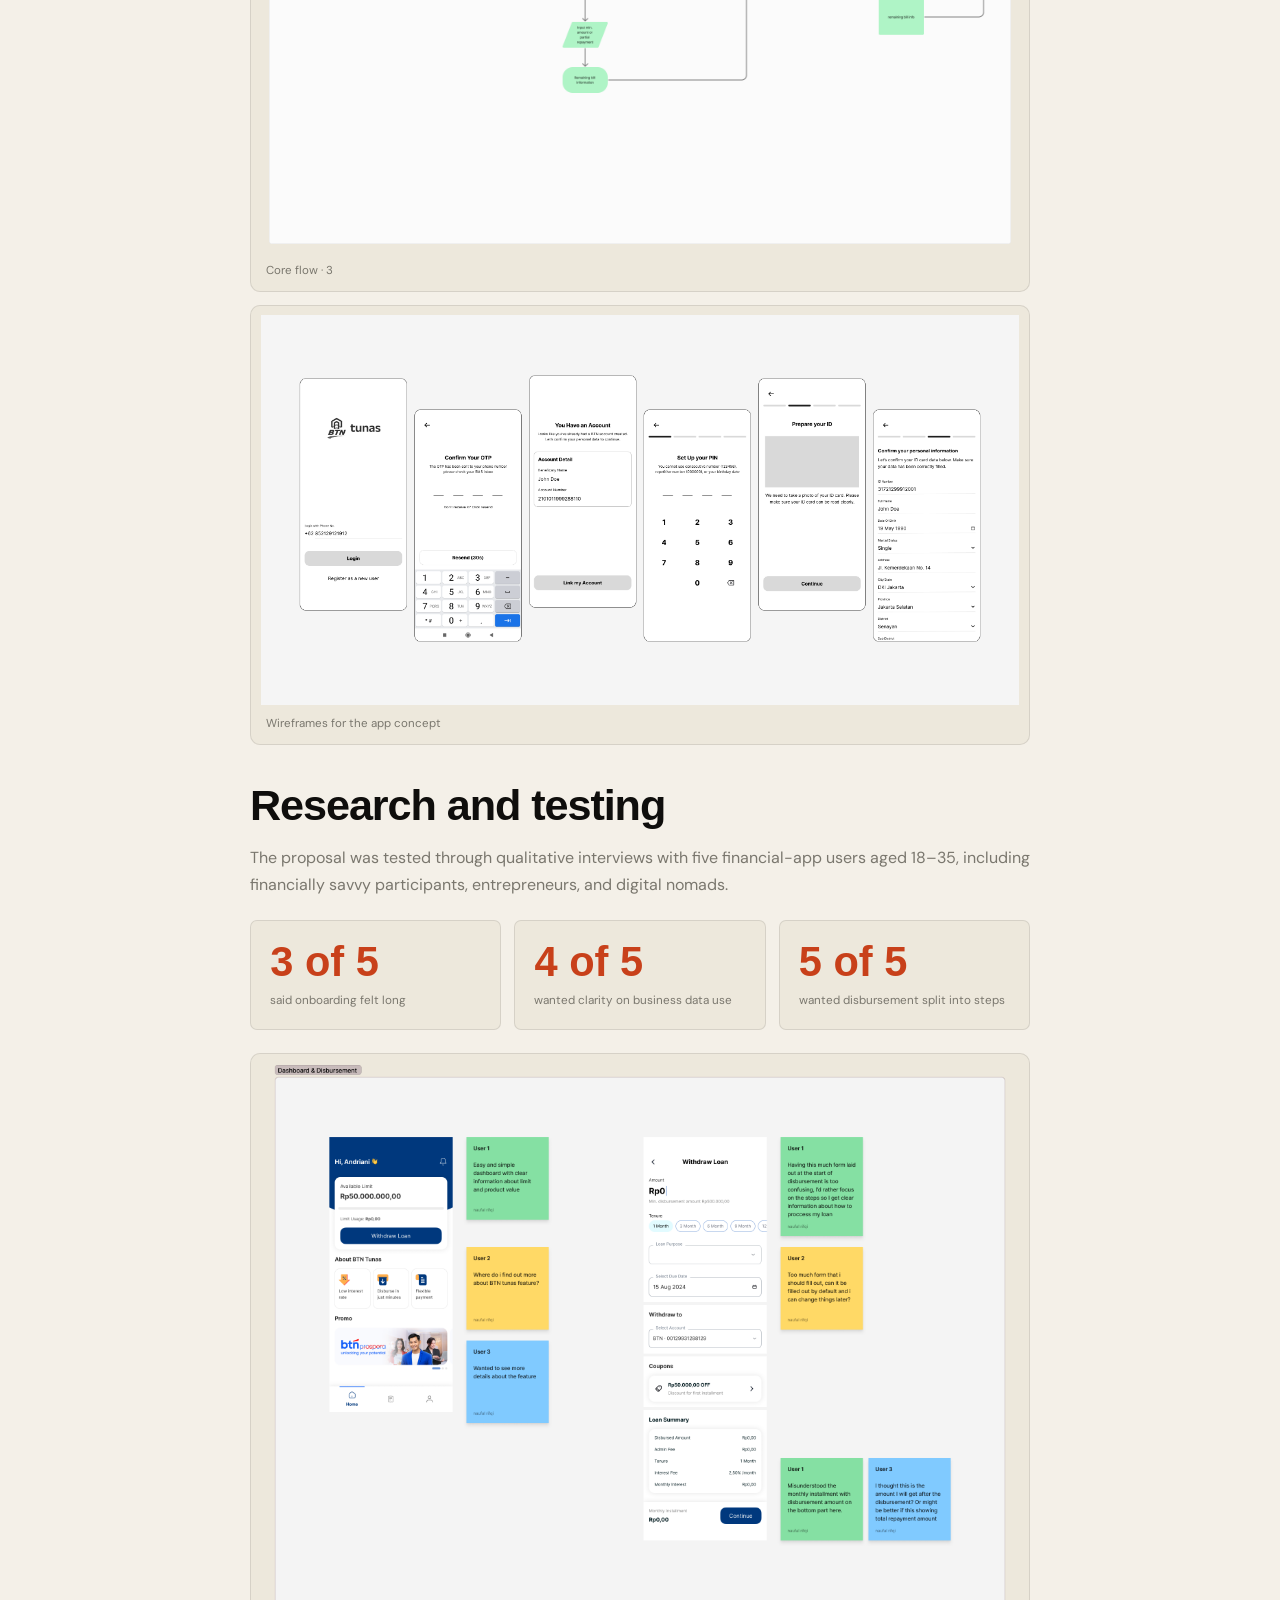
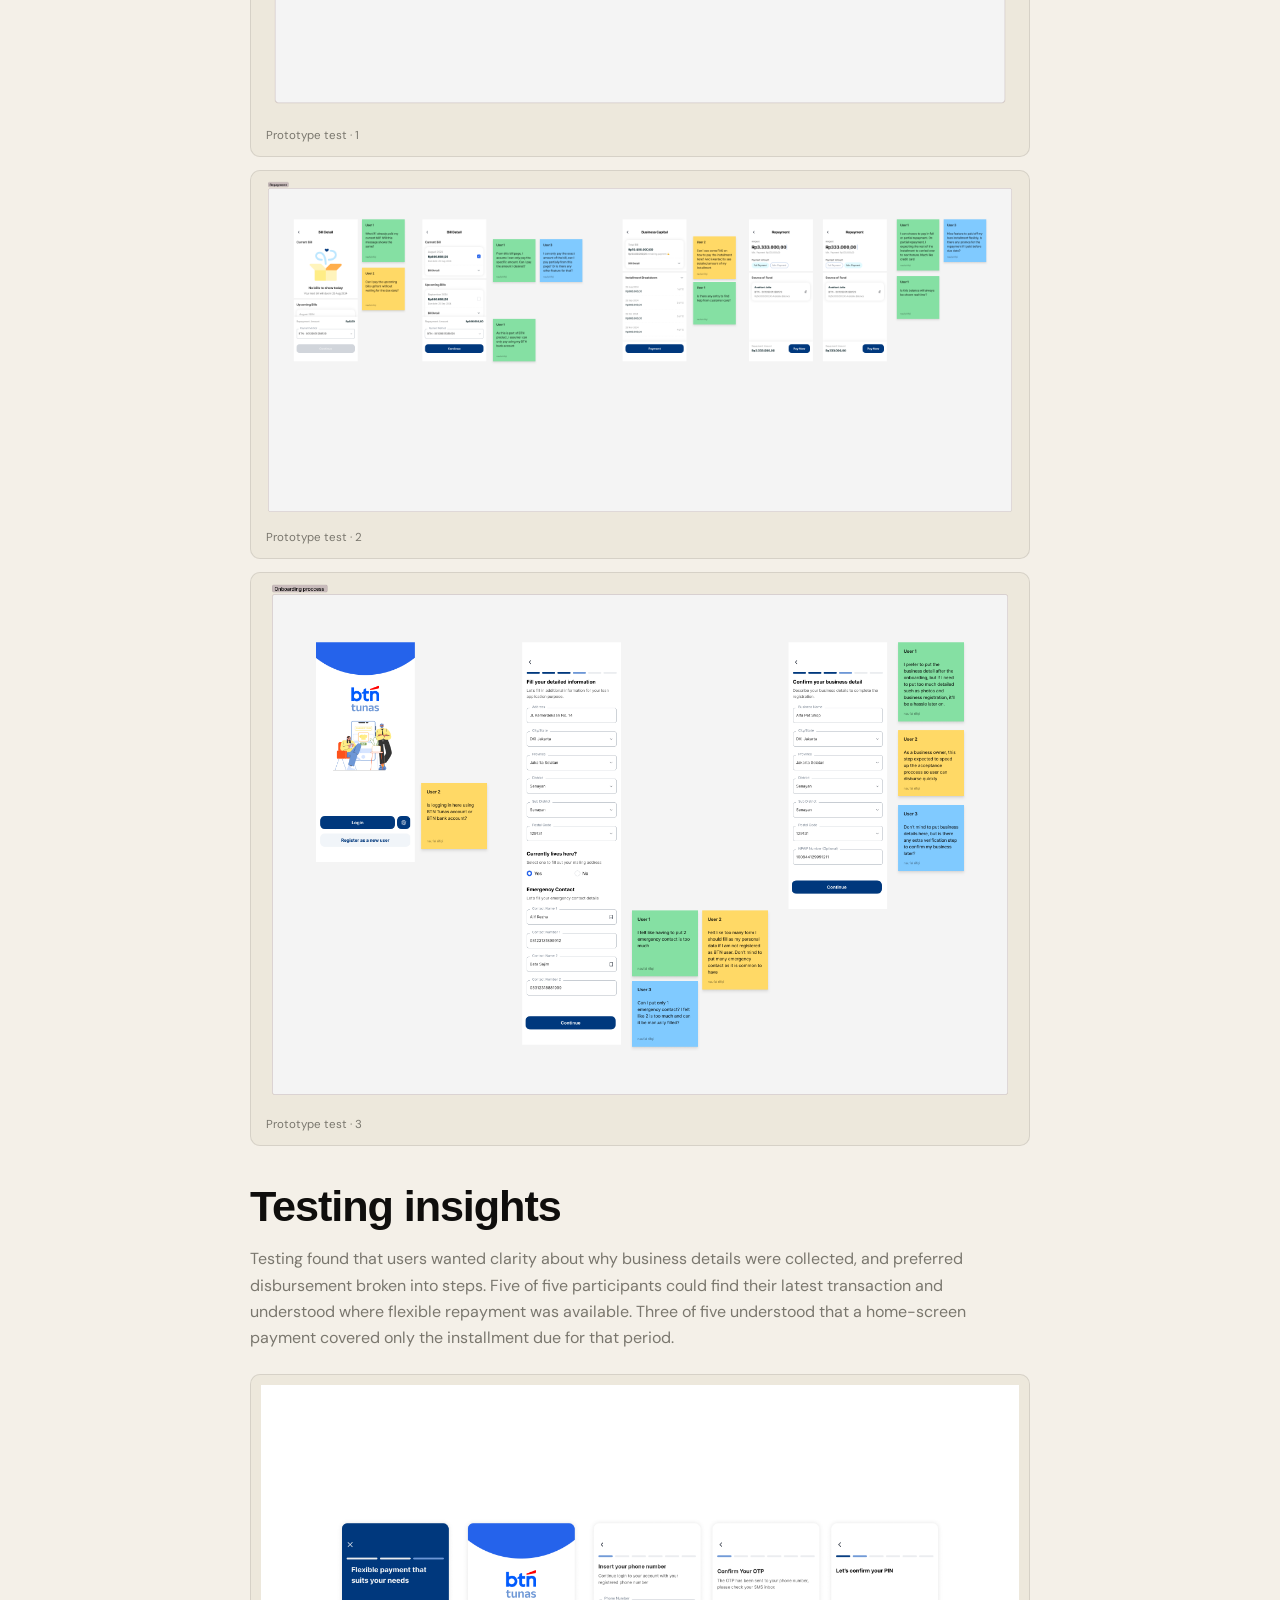
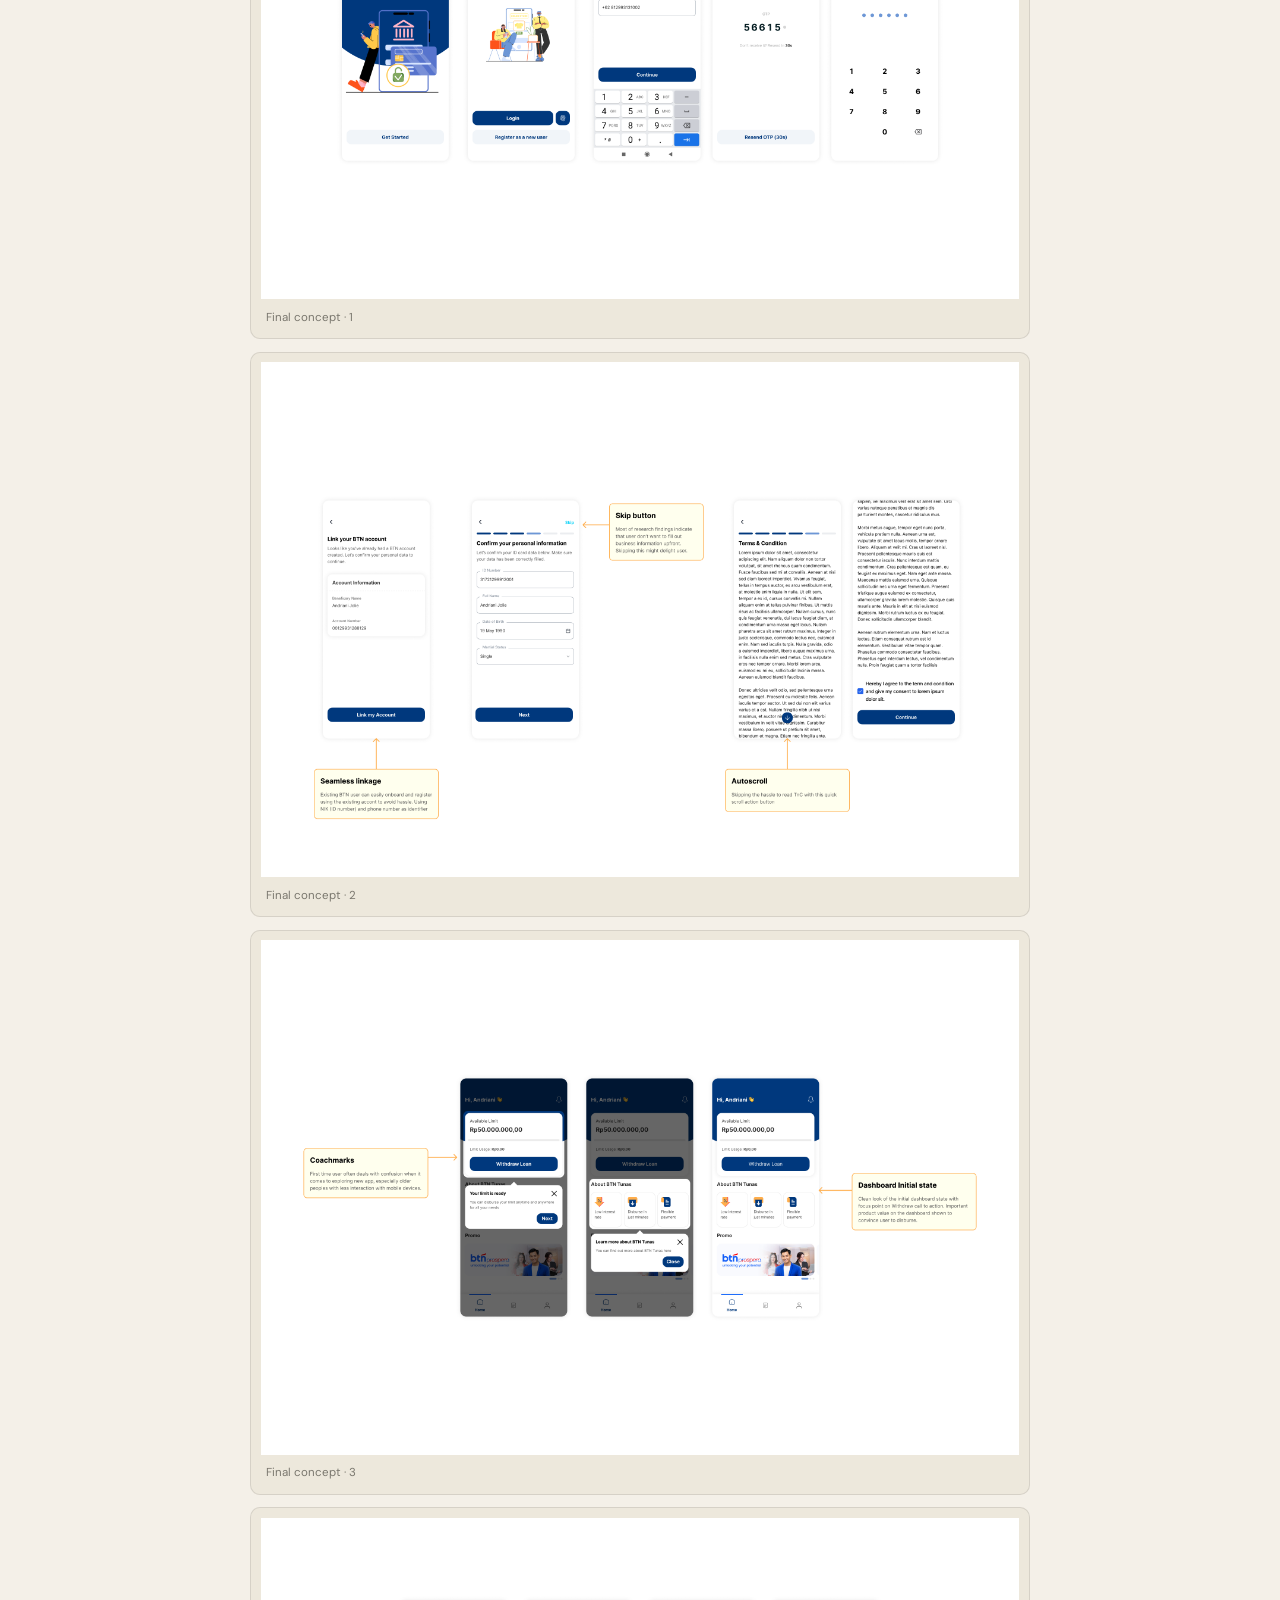
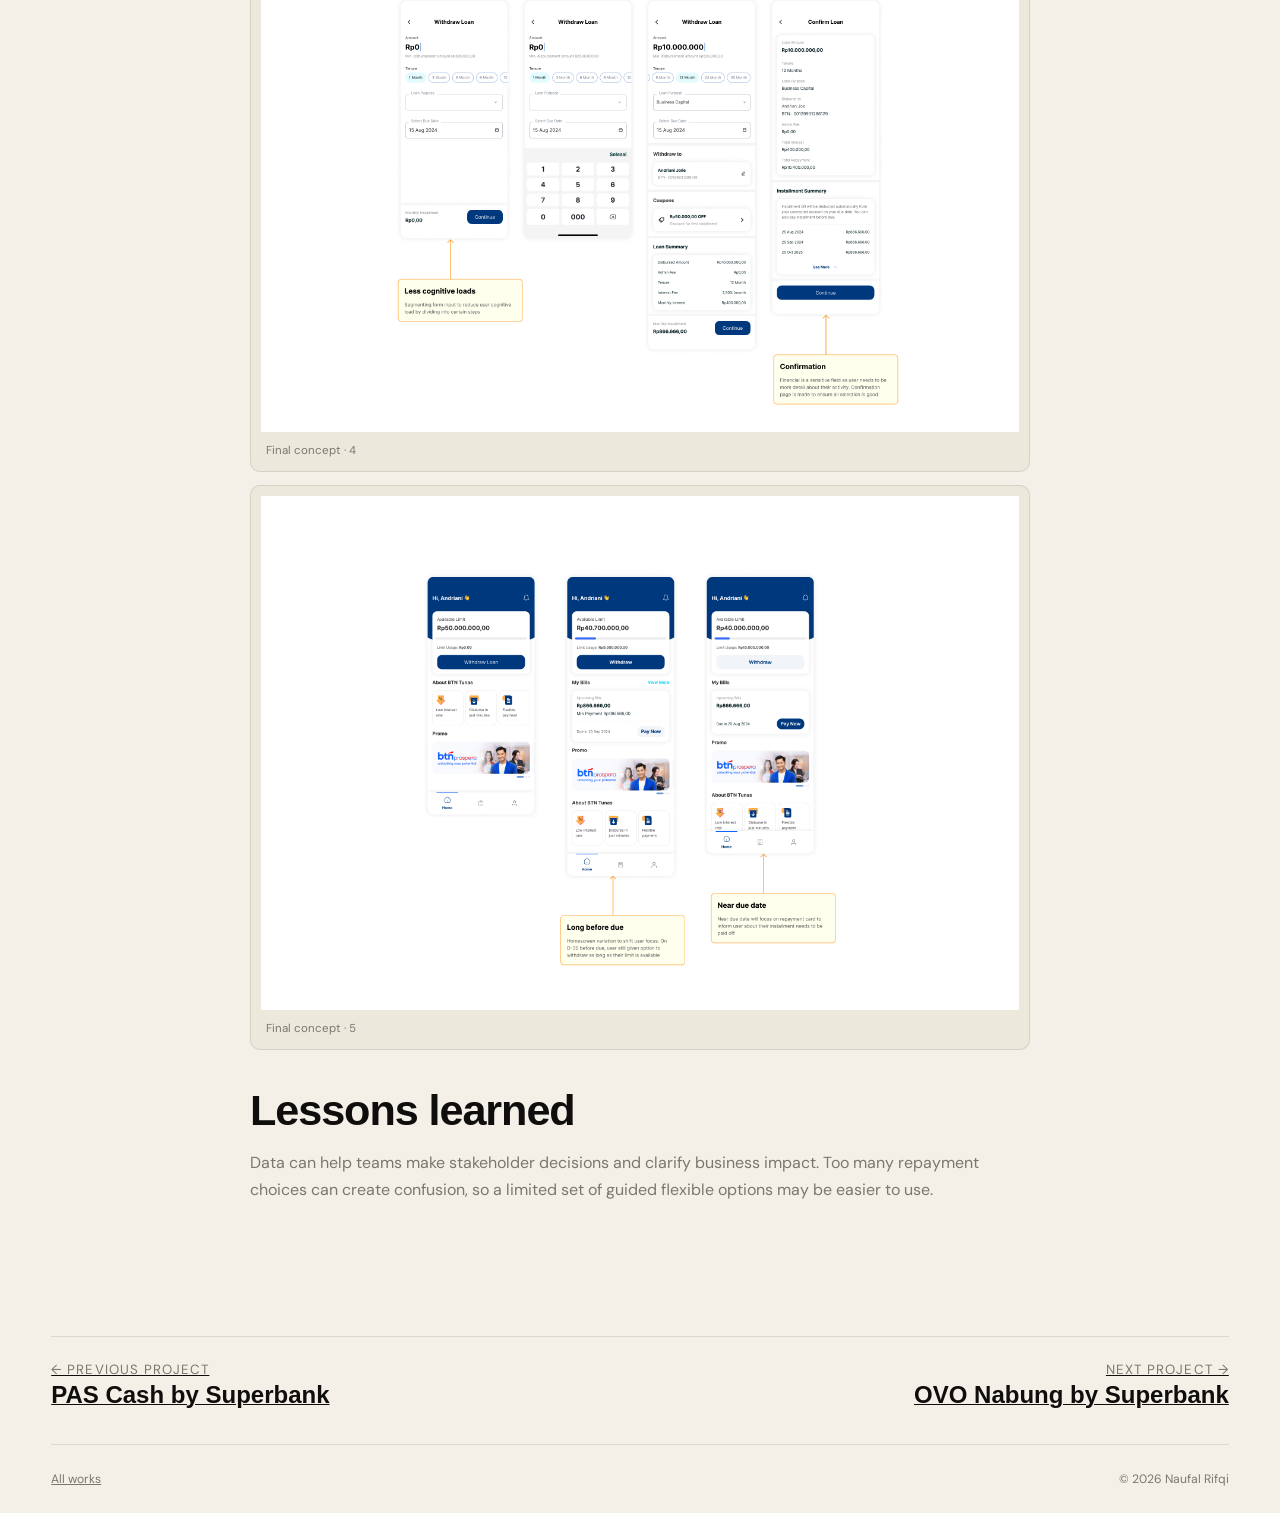
==== commit 895f8494: "Update BTN Tunas.html" ====
--- a/BTN Tunas.html
+++ b/BTN Tunas.html
@@ -21,7 +21,7 @@
         <a class="logo" href="index.html">Naufal<b>.</b></a>
         <div class="navlinks">
           <a href="index.html#framework">Skills</a>
-          <a href="Works.html">Works</a>
+          <a href="Works.html">Projects</a>
           <a href="index.html#contact">Contact</a>
           <button class="theme" id="themeToggle" aria-label="Switch to dark theme">☾</button>
           <button class="hamburger" id="hamburger" aria-label="Open menu" aria-expanded="false">
@@ -36,7 +36,7 @@
     <!-- Mobile Navigation Drawer -->
     <div class="mobile-menu" id="mobileMenu">
       <a href="index.html#framework">Skills</a>
-      <a href="Works.html">Works</a>
+      <a href="Works.html">Projects</a>
       <a href="index.html#contact">Contact</a>
     </div>
 
@@ -193,6 +193,10 @@
         localStorage.setItem('portfolio-theme', document.documentElement.dataset.theme);
         tb.textContent = isDark ? '☀' : '☾';
         tb.setAttribute('aria-label', isDark ? 'Switch to light theme' : 'Switch to dark theme');
+        tb.classList.remove('is-switching');
+        void tb.offsetWidth;
+        tb.classList.add('is-switching');
+        window.setTimeout(() => tb.classList.remove('is-switching'), 600);
       });
 
       // Mobile Menu Handling
--- a/portfolio.css
+++ b/portfolio.css
@@ -685,6 +685,53 @@
   color: var(--accent);
 }
 
+/* Selected writing */
+.articles-section.section { padding: clamp(3rem, 5vw, 4rem) 0; background: var(--paper); }
+.article-list { display: grid; gap: .75rem; }
+.article-card {
+  display: flex;
+  align-items: center;
+  justify-content: space-between;
+  gap: 1.5rem;
+  padding: 1.25rem clamp(1.1rem, 2.5vw, 1.75rem);
+  border: 1px solid var(--border);
+  border-radius: 5px;
+  background: transparent;
+  text-decoration: none;
+  transition: transform .25s ease, border-color .25s ease, background .25s ease;
+}
+.article-card:hover, .article-card:focus-visible {
+  transform: translateY(-2px);
+  border-color: var(--accent);
+  background: var(--card);
+}
+.article-label {
+  display: block;
+  margin-bottom: .45rem;
+  color: var(--accent);
+  font-size: .72rem;
+  font-weight: 600;
+  letter-spacing: .09em;
+  text-transform: uppercase;
+}
+.article-card h3 {
+  margin: 0 0 .35rem;
+  font: 700 clamp(1.25rem, 2.2vw, 1.75rem)/1.15 var(--serif);
+  letter-spacing: -.03em;
+}
+.article-card p {
+  margin: 0;
+  color: var(--muted);
+  font-size: .9rem;
+}
+.article-arrow {
+  flex: 0 0 auto;
+  color: var(--accent);
+  font-size: 1.2rem;
+  transition: transform .3s ease;
+}
+.article-card:hover .article-arrow { transform: translate(3px, -3px); }
+
 /* Contact Section */
 .contact-layout {
   display: grid;
@@ -993,7 +1040,7 @@
   transition: opacity .35s ease, transform .35s ease;
 }
 .review-card[aria-hidden="true"] { opacity: .55; transform: scale(.96); }
-.review-card p { margin: 0 0 2rem; font: 400 clamp(1.5rem, 4vw, 2.5rem)/1.3 var(--serif); }
+.review-card p { margin: 0 0 2rem; font: inherit; }
 .review-byline { color: var(--muted); font-size: .9rem; font-weight: 600; }
 .review-byline span { padding: 0 .35rem; color: var(--accent); }
 .review-controls { display: flex; align-items: center; justify-content: space-between; margin-top: 1rem; }
